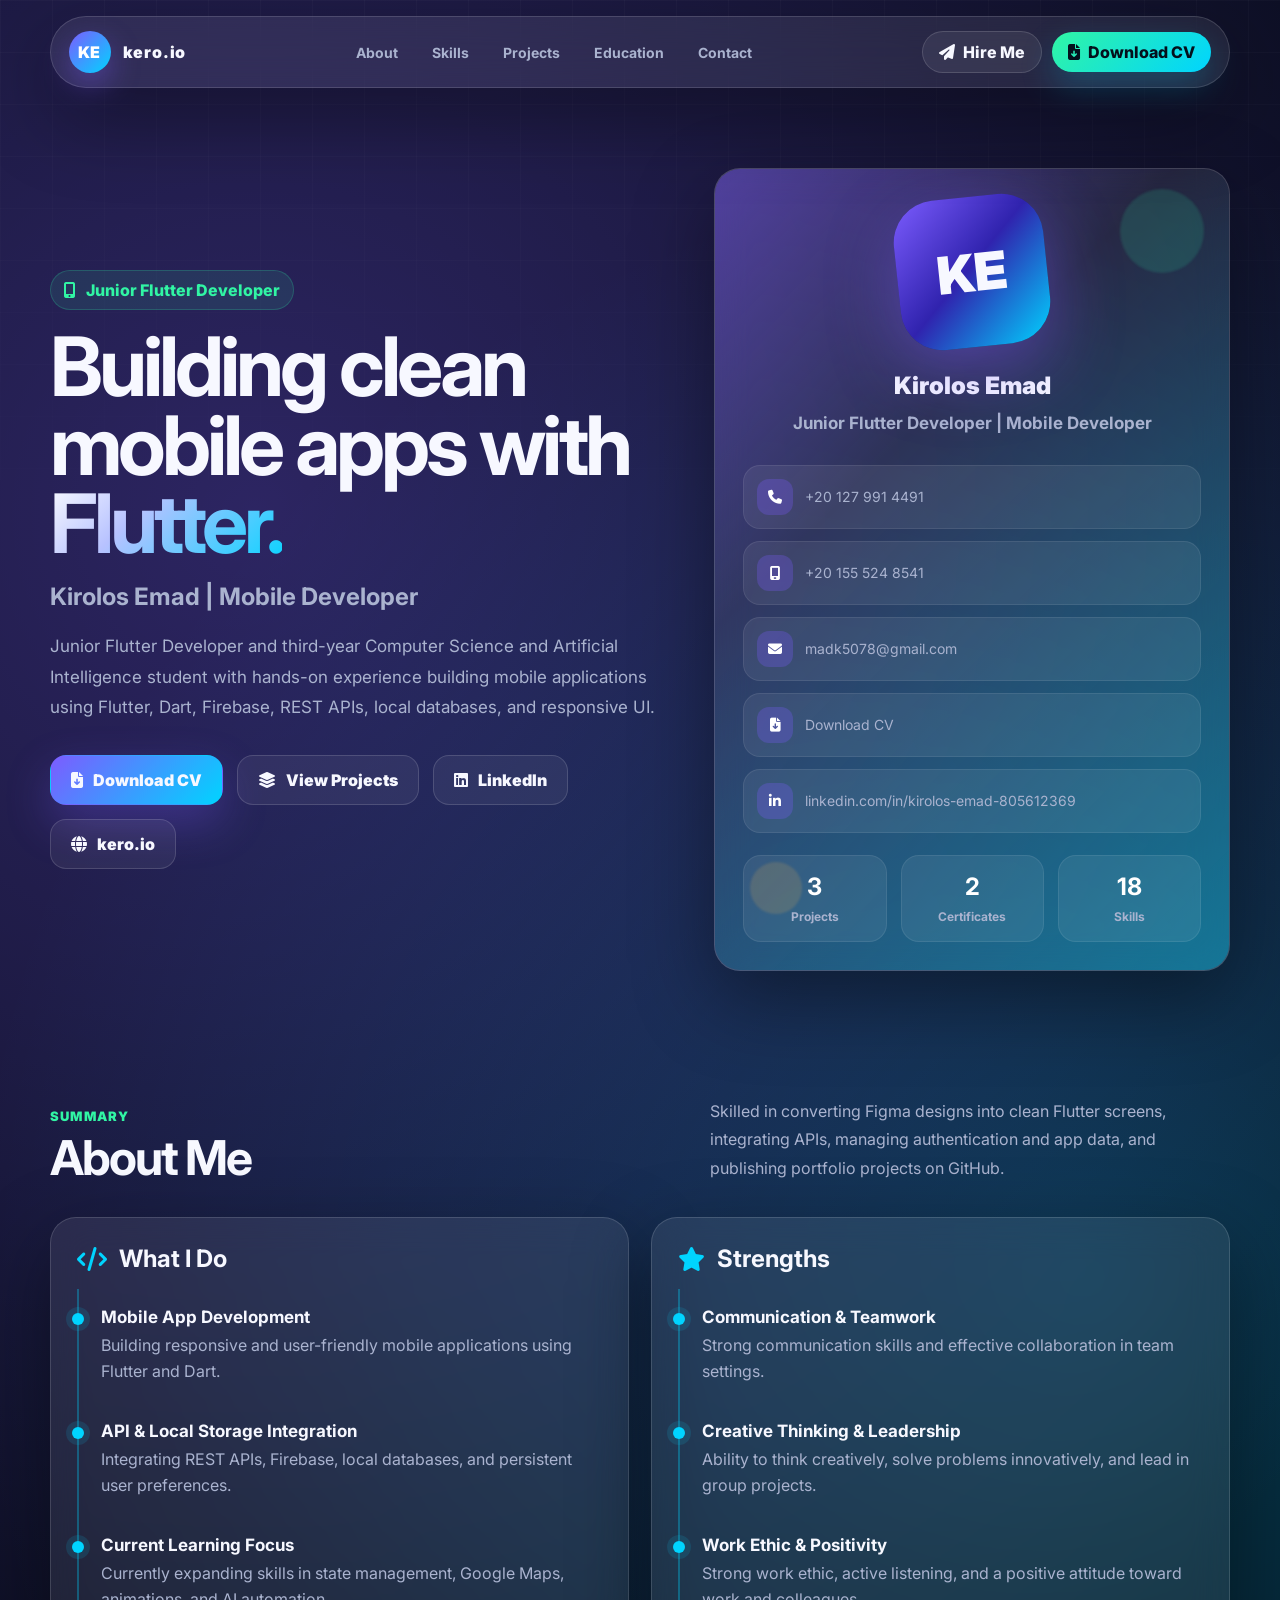
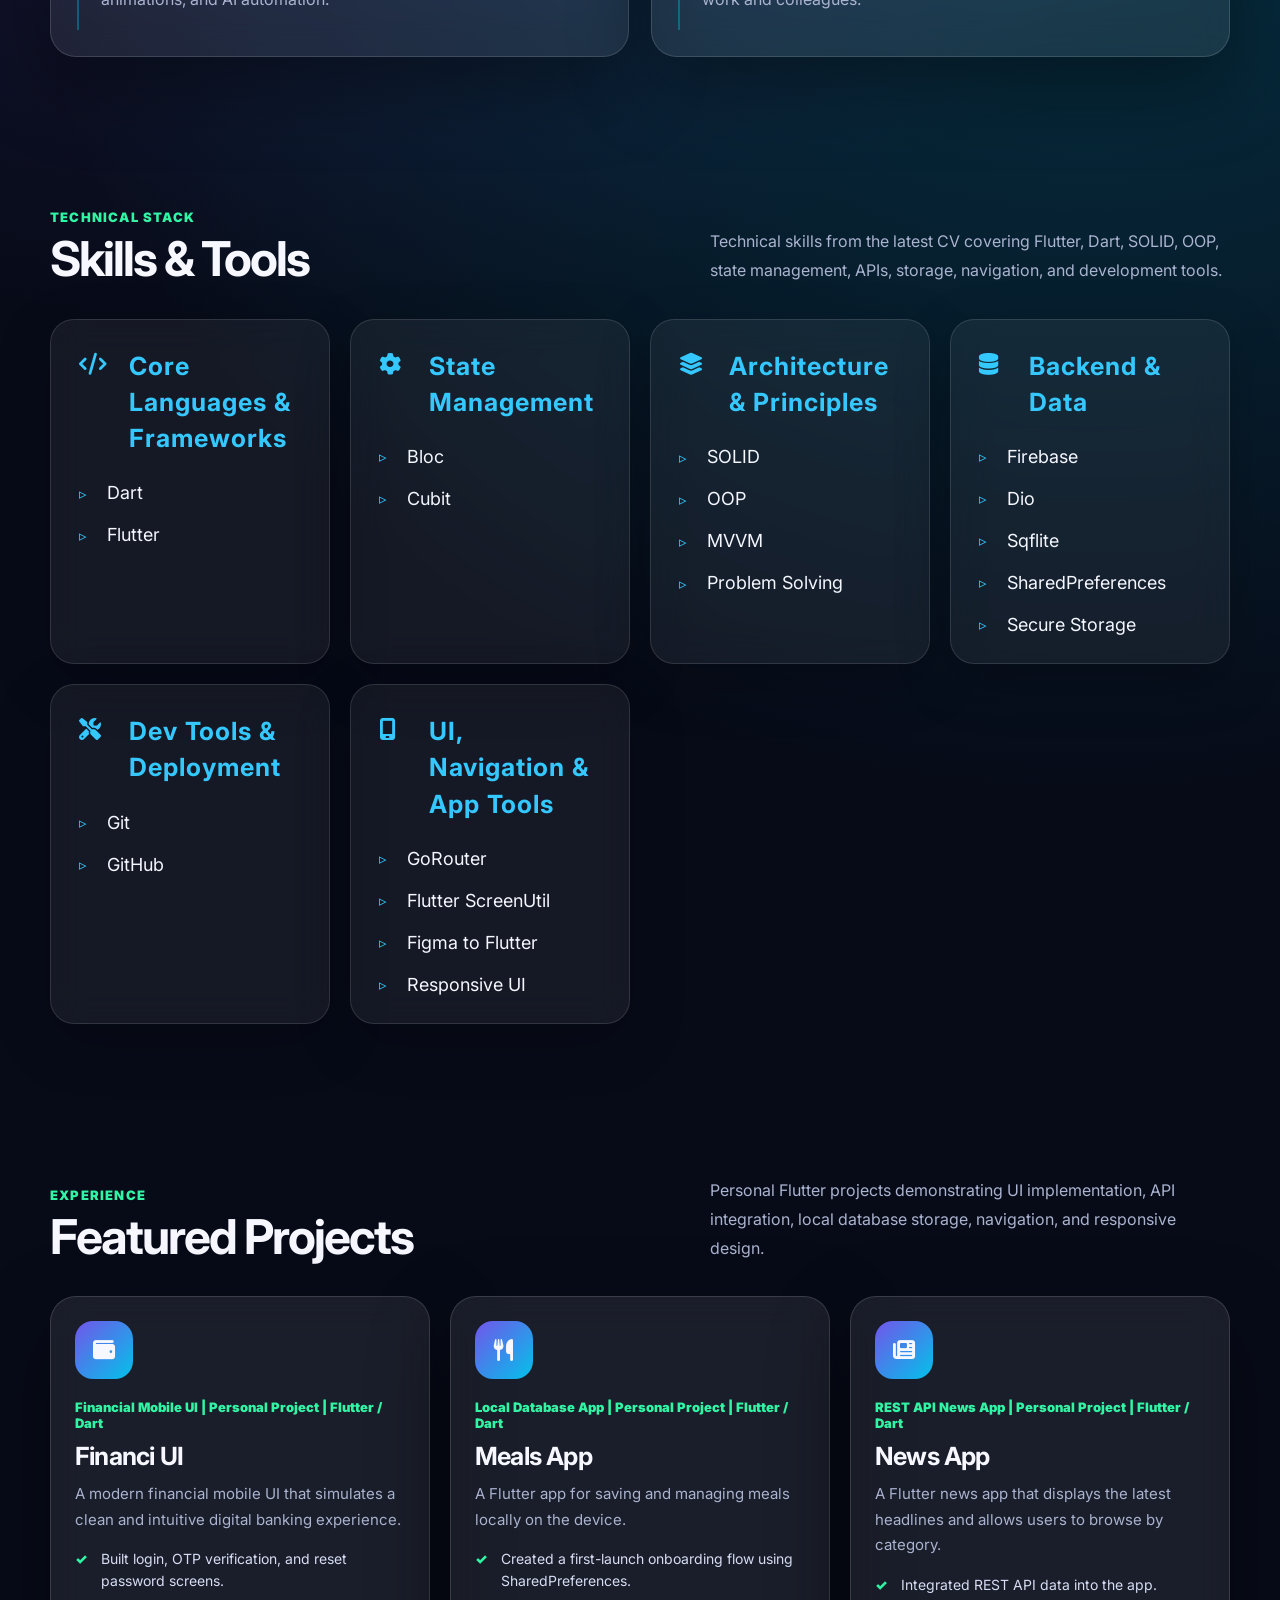
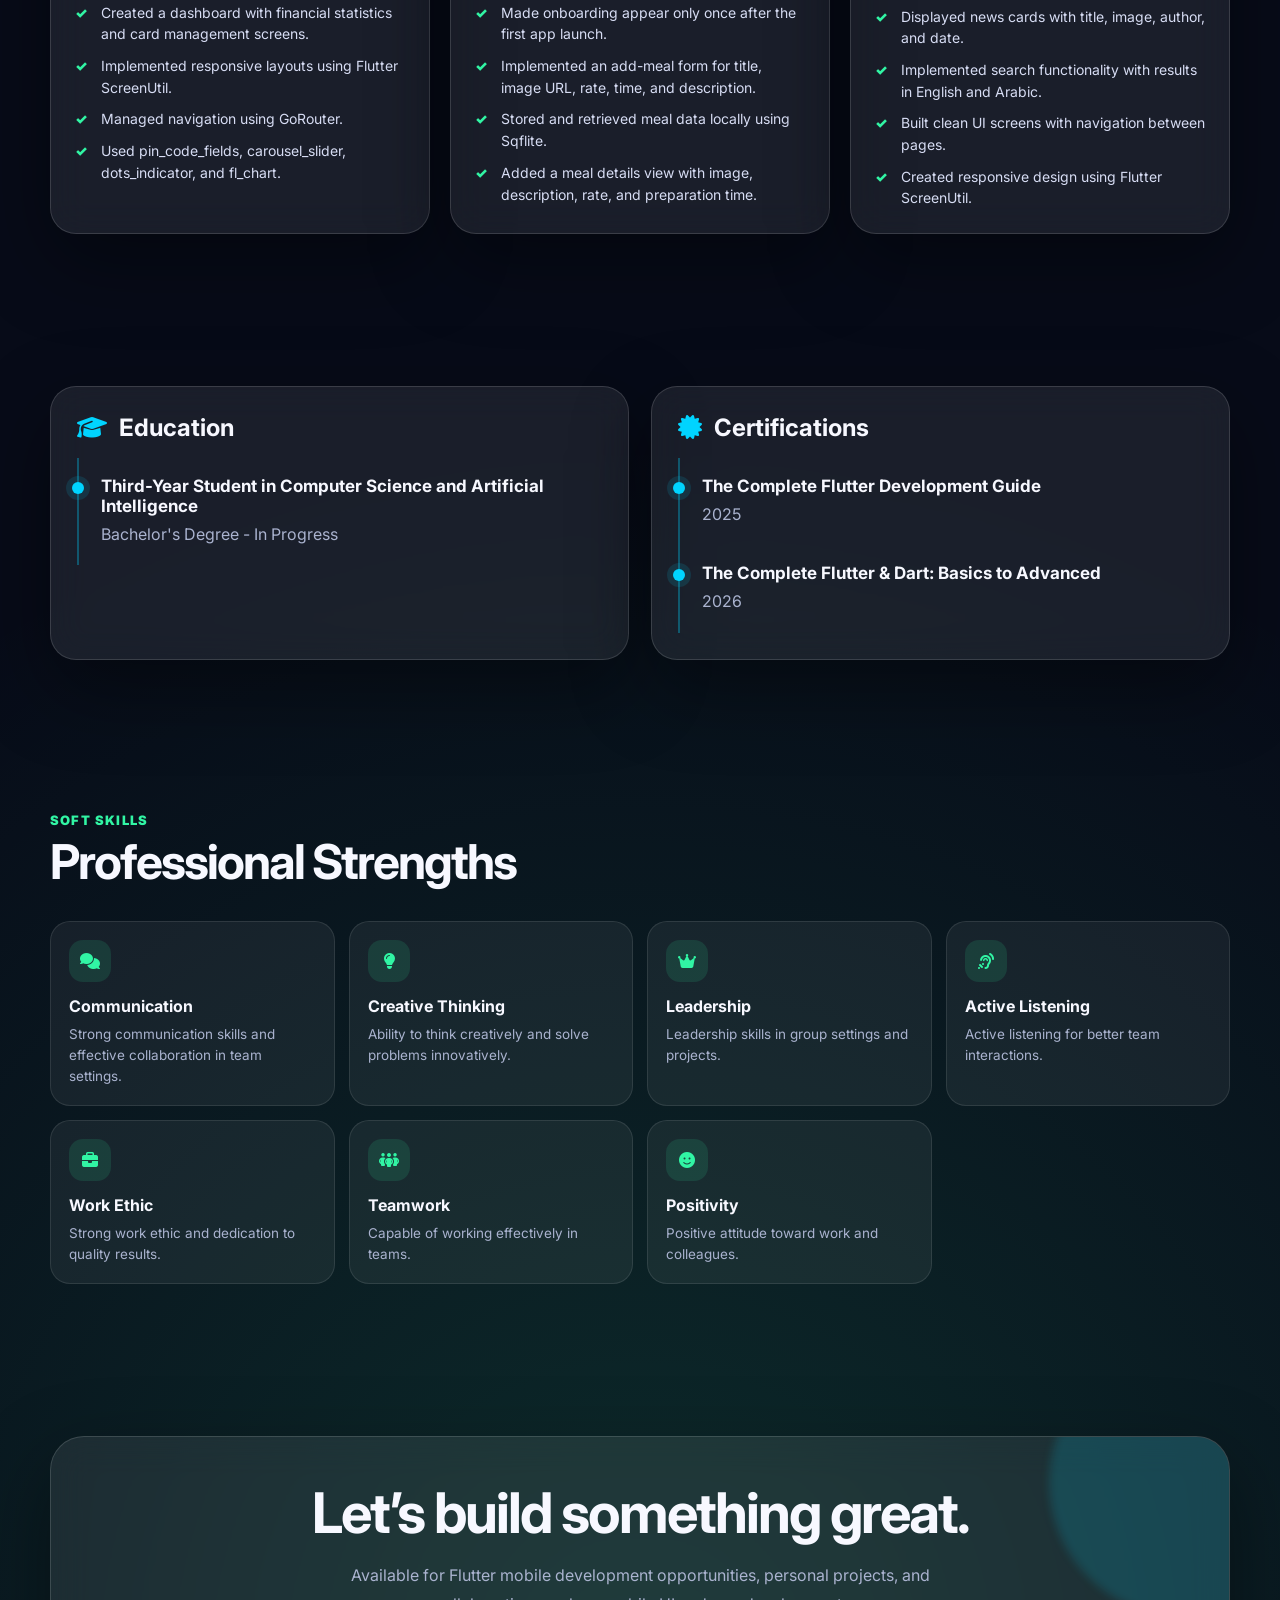
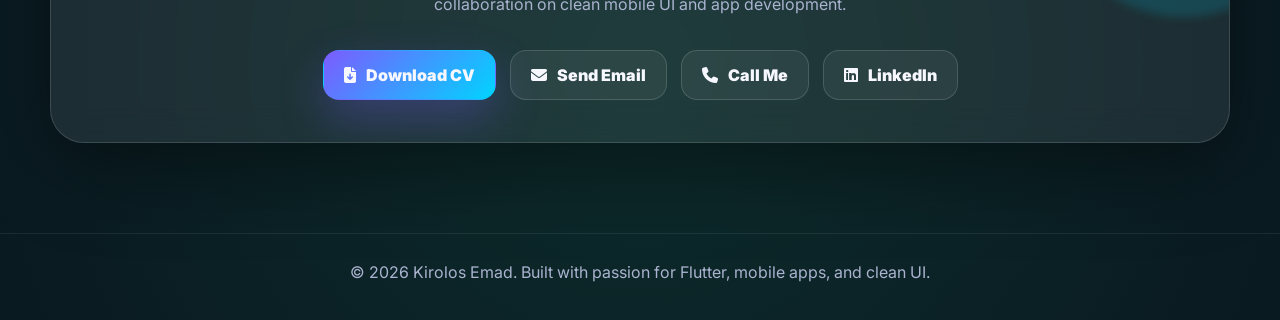
==== index.html @ aeef6dca "Add files via upload" ====
<!DOCTYPE html>
<html lang="en">
<head>
  <meta charset="UTF-8" />
  <meta name="viewport" content="width=device-width, initial-scale=1.0" />
  <meta name="description" content="Kirolos Emad - Junior Flutter Developer portfolio showcasing Flutter, Dart, Firebase, REST APIs, local database projects, and mobile UI development." />
  <meta name="keywords" content="Kirolos Emad, Flutter Developer, Mobile Developer, Dart, Firebase, REST APIs, Sqflite, Flutter Portfolio" />
  <meta name="author" content="Kirolos Emad" />
  <title>Kirolos Emad | Flutter Developer Portfolio</title>

  <link rel="preconnect" href="https://fonts.googleapis.com" />
  <link rel="preconnect" href="https://fonts.gstatic.com" crossorigin />
  <link href="https://fonts.googleapis.com/css2?family=Inter:wght@400;500;600;700;800;900&display=swap" rel="stylesheet" />
  <link rel="stylesheet" href="https://cdnjs.cloudflare.com/ajax/libs/font-awesome/6.5.2/css/all.min.css" />

  <style>
    :root {
      --bg: #070b18;
      --bg-soft: #0d1326;
      --card: rgba(255, 255, 255, 0.08);
      --card-strong: rgba(255, 255, 255, 0.13);
      --text: #f7f8ff;
      --muted: #aab3cf;
      --line: rgba(255, 255, 255, 0.14);
      --primary: #7c5cff;
      --secondary: #00d4ff;
      --accent: #31f5a4;
      --warning: #ffb84d;
      --shadow: 0 28px 80px rgba(0, 0, 0, 0.4);
      --radius: 26px;
    }

    * {
      box-sizing: border-box;
      margin: 0;
      padding: 0;
    }

    html {
      scroll-behavior: smooth;
    }

    body {
      font-family: "Inter", sans-serif;
      background:
        radial-gradient(circle at 20% 10%, rgba(124, 92, 255, 0.32), transparent 30%),
        radial-gradient(circle at 85% 25%, rgba(0, 212, 255, 0.22), transparent 28%),
        radial-gradient(circle at 50% 95%, rgba(49, 245, 164, 0.14), transparent 25%),
        var(--bg);
      color: var(--text);
      overflow-x: hidden;
    }

    body::before {
      content: "";
      position: fixed;
      inset: 0;
      pointer-events: none;
      background-image:
        linear-gradient(rgba(255,255,255,0.035) 1px, transparent 1px),
        linear-gradient(90deg, rgba(255,255,255,0.035) 1px, transparent 1px);
      background-size: 52px 52px;
      mask-image: linear-gradient(to bottom, rgba(0,0,0,0.7), transparent 70%);
      z-index: -2;
    }

    a {
      color: inherit;
      text-decoration: none;
    }

    .container {
      width: min(1180px, calc(100% - 40px));
      margin: 0 auto;
    }

    .glass {
      background: var(--card);
      border: 1px solid var(--line);
      box-shadow: var(--shadow);
      backdrop-filter: blur(18px);
    }

    .navbar {
      position: sticky;
      top: 16px;
      z-index: 50;
      margin-top: 16px;
    }

    .nav-inner {
      display: flex;
      align-items: center;
      justify-content: space-between;
      gap: 18px;
      padding: 14px 18px;
      border-radius: 999px;
    }

    .brand {
      display: flex;
      align-items: center;
      gap: 12px;
      font-weight: 900;
      letter-spacing: 0.8px;
    }

    .brand-logo {
      width: 42px;
      height: 42px;
      display: grid;
      place-items: center;
      border-radius: 50%;
      background: linear-gradient(135deg, var(--primary), var(--secondary));
      color: white;
      box-shadow: 0 12px 30px rgba(124, 92, 255, 0.4);
    }

    .nav-links {
      display: flex;
      align-items: center;
      gap: 8px;
      color: var(--muted);
      font-size: 14px;
      font-weight: 700;
    }

    .nav-links a {
      padding: 10px 13px;
      border-radius: 999px;
      transition: 0.25s ease;
    }

    .nav-links a:hover {
      color: var(--text);
      background: rgba(255,255,255,0.09);
    }

    .nav-actions {
      display: flex;
      align-items: center;
      gap: 10px;
      flex-shrink: 0;
    }

    .nav-cta {
      display: inline-flex;
      align-items: center;
      gap: 8px;
      padding: 10px 16px;
      border-radius: 999px;
      font-weight: 800;
      background: linear-gradient(135deg, var(--primary), var(--secondary));
      box-shadow: 0 14px 34px rgba(0, 212, 255, 0.22);
      transition: 0.25s ease;
      white-space: nowrap;
    }

    .nav-cta:hover {
      transform: translateY(-2px);
      box-shadow: 0 18px 42px rgba(0, 212, 255, 0.28);
    }

    .nav-cta.secondary {
      background: rgba(255,255,255,0.07);
      border: 1px solid var(--line);
      box-shadow: none;
    }

    .nav-cta.download {
      color: #04101c;
      background: linear-gradient(135deg, var(--accent), var(--secondary));
    }

    .hero {
      min-height: calc(100vh - 80px);
      display: grid;
      align-items: center;
      padding: 80px 0 50px;
    }

    .hero-grid {
      display: grid;
      grid-template-columns: 1.1fr 0.9fr;
      gap: 34px;
      align-items: center;
    }

    .eyebrow {
      display: inline-flex;
      align-items: center;
      gap: 10px;
      color: var(--accent);
      font-weight: 800;
      margin-bottom: 18px;
      padding: 9px 13px;
      border-radius: 999px;
      background: rgba(49, 245, 164, 0.1);
      border: 1px solid rgba(49, 245, 164, 0.2);
    }

    .hero h1 {
      font-size: clamp(44px, 7vw, 82px);
      line-height: 0.96;
      letter-spacing: -4px;
      margin-bottom: 18px;
    }

    .gradient-text {
      background: linear-gradient(135deg, #fff, #b7c2ff 38%, var(--secondary));
      -webkit-background-clip: text;
      background-clip: text;
      color: transparent;
    }

    .hero-title {
      color: var(--muted);
      font-size: clamp(18px, 2.5vw, 24px);
      font-weight: 700;
      margin-bottom: 20px;
    }

    .hero p {
      color: var(--muted);
      font-size: 17px;
      line-height: 1.8;
      max-width: 720px;
    }

    .actions {
      display: flex;
      flex-wrap: wrap;
      gap: 14px;
      margin-top: 32px;
    }

    .btn {
      display: inline-flex;
      align-items: center;
      justify-content: center;
      gap: 10px;
      padding: 14px 20px;
      border-radius: 16px;
      font-weight: 900;
      transition: 0.25s ease;
      border: 1px solid transparent;
    }

    .btn-primary {
      background: linear-gradient(135deg, var(--primary), var(--secondary));
      box-shadow: 0 18px 45px rgba(124, 92, 255, 0.3);
    }

    .btn-primary:hover {
      transform: translateY(-3px);
      box-shadow: 0 22px 55px rgba(0, 212, 255, 0.26);
    }

    .btn-outline {
      border-color: var(--line);
      background: rgba(255,255,255,0.06);
      color: var(--text);
    }

    .btn-outline:hover {
      transform: translateY(-3px);
      background: rgba(255,255,255,0.12);
    }

    .hero-card {
      position: relative;
      padding: 28px;
      border-radius: var(--radius);
      overflow: hidden;
      min-height: 520px;
    }

    .hero-card::before {
      content: "";
      position: absolute;
      inset: -2px;
      background: linear-gradient(135deg, rgba(124, 92, 255, 0.45), transparent 35%, rgba(0, 212, 255, 0.38));
      z-index: -1;
    }

    .profile-badge {
      width: 150px;
      height: 150px;
      display: grid;
      place-items: center;
      margin: 0 auto 24px;
      border-radius: 42px;
      background: linear-gradient(135deg, var(--primary), #3023ae 48%, var(--secondary));
      box-shadow: 0 24px 70px rgba(124, 92, 255, 0.45);
      font-size: 52px;
      font-weight: 900;
      transform: rotate(-6deg);
    }

    .profile-card-title {
      text-align: center;
      font-size: 24px;
      margin-bottom: 8px;
      font-weight: 900;
    }

    .profile-card-subtitle {
      text-align: center;
      color: var(--muted);
      font-weight: 700;
      margin-bottom: 26px;
    }

    .contact-list {
      display: grid;
      gap: 12px;
    }

    .contact-item {
      display: flex;
      align-items: center;
      gap: 12px;
      padding: 13px;
      border-radius: 17px;
      background: rgba(255,255,255,0.07);
      color: var(--muted);
      font-size: 14px;
      border: 1px solid rgba(255,255,255,0.08);
      word-break: break-word;
    }

    .contact-item i {
      width: 36px;
      height: 36px;
      display: grid;
      place-items: center;
      border-radius: 12px;
      color: white;
      background: rgba(124, 92, 255, 0.28);
    }

    .stats {
      display: grid;
      grid-template-columns: repeat(3, 1fr);
      gap: 14px;
      margin-top: 22px;
    }

    .stat {
      padding: 16px;
      border-radius: 18px;
      text-align: center;
      background: rgba(255,255,255,0.07);
      border: 1px solid rgba(255,255,255,0.08);
    }

    .stat strong {
      display: block;
      font-size: 24px;
      color: white;
      margin-bottom: 4px;
    }

    .stat span {
      color: var(--muted);
      font-size: 12px;
      font-weight: 700;
    }

    section {
      padding: 76px 0;
    }

    .section-head {
      display: flex;
      align-items: end;
      justify-content: space-between;
      gap: 20px;
      margin-bottom: 34px;
    }

    .section-kicker {
      color: var(--accent);
      font-weight: 900;
      letter-spacing: 1.2px;
      text-transform: uppercase;
      font-size: 13px;
      margin-bottom: 9px;
    }

    .section-title {
      font-size: clamp(30px, 4.2vw, 48px);
      letter-spacing: -2px;
      line-height: 1.05;
    }

    .section-desc {
      max-width: 520px;
      color: var(--muted);
      line-height: 1.8;
    }

    .skills-grid {
      display: grid;
      grid-template-columns: repeat(4, 1fr);
      gap: 20px;
    }

    .skill-card {
      min-height: 330px;
      padding: 28px;
      border-radius: 24px;
      background: rgba(255,255,255,0.06);
      border: 1px solid rgba(255,255,255,0.12);
      box-shadow: 0 18px 55px rgba(0,0,0,0.22);
      transition: 0.28s ease;
    }

    .skill-card:hover {
      transform: translateY(-8px);
      border-color: rgba(0, 212, 255, 0.45);
      background: rgba(255,255,255,0.09);
    }

    .skill-card h3 {
      display: grid;
      grid-template-columns: 36px 1fr;
      gap: 14px;
      align-items: start;
      color: #35c8ff;
      font-size: 25px;
      line-height: 1.45;
      letter-spacing: 1px;
      margin-bottom: 26px;
    }

    .skill-card h3 i {
      color: #35c8ff;
      font-size: 22px;
      padding-top: 5px;
    }

    .skill-card ul {
      display: grid;
      gap: 21px;
      list-style: none;
      color: #f4f7ff;
      font-size: 18px;
    }

    .skill-card li {
      display: grid;
      grid-template-columns: 16px 1fr;
      gap: 12px;
      align-items: center;
    }

    .skill-card li::before {
      content: "▹";
      color: #35c8ff;
      font-size: 15px;
    }

    .skill-card.wide {
      grid-column: span 1;
    }

    .projects-grid {
      display: grid;
      grid-template-columns: repeat(3, 1fr);
      gap: 20px;
    }

    .project-card {
      position: relative;
      padding: 24px;
      border-radius: var(--radius);
      overflow: hidden;
      min-height: 430px;
      transition: 0.28s ease;
    }

    .project-card:hover {
      transform: translateY(-8px);
      background: var(--card-strong);
      border-color: rgba(0, 212, 255, 0.38);
    }

    .project-icon {
      width: 58px;
      height: 58px;
      display: grid;
      place-items: center;
      border-radius: 18px;
      background: linear-gradient(135deg, rgba(124, 92, 255, 0.9), rgba(0, 212, 255, 0.9));
      font-size: 22px;
      margin-bottom: 20px;
    }

    .project-type {
      display: inline-block;
      margin-bottom: 10px;
      color: var(--accent);
      font-size: 13px;
      font-weight: 900;
    }

    .project-card h3 {
      font-size: 25px;
      margin-bottom: 10px;
      letter-spacing: -0.8px;
    }

    .project-card p {
      color: var(--muted);
      line-height: 1.7;
      margin-bottom: 16px;
      font-size: 15px;
    }

    .project-card ul {
      list-style: none;
      display: grid;
      gap: 10px;
      color: #d7ddf4;
      font-size: 14px;
      line-height: 1.55;
    }

    .project-card li {
      display: grid;
      grid-template-columns: 18px 1fr;
      gap: 8px;
    }

    .project-card li::before {
      content: "✓";
      color: var(--accent);
      font-weight: 900;
    }

    .two-col {
      display: grid;
      grid-template-columns: 1fr 1fr;
      gap: 22px;
    }

    .info-card {
      padding: 26px;
      border-radius: var(--radius);
    }

    .info-card h3 {
      font-size: 24px;
      margin-bottom: 16px;
      display: flex;
      align-items: center;
      gap: 12px;
    }

    .info-card h3 i {
      color: var(--secondary);
    }

    .timeline-item {
      padding: 18px 0 18px 22px;
      border-left: 2px solid rgba(0, 212, 255, 0.32);
      position: relative;
    }

    .timeline-item::before {
      content: "";
      width: 12px;
      height: 12px;
      position: absolute;
      left: -7px;
      top: 24px;
      border-radius: 50%;
      background: var(--secondary);
      box-shadow: 0 0 0 6px rgba(0, 212, 255, 0.12);
    }

    .timeline-item strong {
      display: block;
      font-size: 17px;
      margin-bottom: 5px;
    }

    .timeline-item span {
      color: var(--muted);
      line-height: 1.65;
    }

    .strengths-grid {
      display: grid;
      grid-template-columns: repeat(4, 1fr);
      gap: 14px;
    }

    .strength {
      padding: 18px;
      border-radius: 20px;
      background: rgba(255,255,255,0.06);
      border: 1px solid rgba(255,255,255,0.1);
      min-height: 155px;
    }

    .strength i {
      width: 42px;
      height: 42px;
      display: grid;
      place-items: center;
      border-radius: 14px;
      background: rgba(49, 245, 164, 0.12);
      color: var(--accent);
      margin-bottom: 14px;
    }

    .strength h4 {
      font-size: 16px;
      margin-bottom: 8px;
    }

    .strength p {
      color: var(--muted);
      line-height: 1.55;
      font-size: 13.5px;
    }

    .contact-section {
      padding-bottom: 90px;
    }

    .contact-box {
      position: relative;
      overflow: hidden;
      padding: 42px;
      border-radius: 34px;
      text-align: center;
    }

    .contact-box::after {
      content: "";
      position: absolute;
      width: 270px;
      height: 270px;
      border-radius: 50%;
      background: rgba(0, 212, 255, 0.15);
      right: -90px;
      top: -90px;
      filter: blur(4px);
    }

    .contact-box h2 {
      font-size: clamp(30px, 5vw, 56px);
      letter-spacing: -2px;
      margin-bottom: 14px;
      position: relative;
      z-index: 1;
    }

    .contact-box p {
      color: var(--muted);
      max-width: 650px;
      margin: 0 auto 28px;
      line-height: 1.8;
      position: relative;
      z-index: 1;
    }

    .footer {
      padding: 28px 0 38px;
      color: var(--muted);
      text-align: center;
      border-top: 1px solid rgba(255,255,255,0.08);
    }

    .reveal {
      opacity: 0;
      transform: translateY(26px);
      transition: 0.7s ease;
    }

    .reveal.active {
      opacity: 1;
      transform: translateY(0);
    }

    .floating-shape {
      position: absolute;
      border-radius: 50%;
      filter: blur(1px);
      opacity: 0.8;
      animation: float 7s ease-in-out infinite;
    }

    .shape-one {
      width: 84px;
      height: 84px;
      background: rgba(49, 245, 164, 0.18);
      top: 20px;
      right: 25px;
    }

    .shape-two {
      width: 52px;
      height: 52px;
      background: rgba(255, 184, 77, 0.2);
      bottom: 56px;
      left: 35px;
      animation-delay: 1.5s;
    }

    @keyframes float {
      0%, 100% { transform: translateY(0); }
      50% { transform: translateY(-18px); }
    }

    @media (max-width: 980px) {
      .hero-grid,
      .two-col {
        grid-template-columns: 1fr;
      }

      .projects-grid,
      .skills-grid {
        grid-template-columns: 1fr;
      }

      .strengths-grid {
        grid-template-columns: repeat(2, 1fr);
      }

      .nav-links {
        display: none;
      }
    }

    @media (max-width: 720px) {
      .nav-inner {
        gap: 10px;
      }

      .nav-actions {
        gap: 8px;
      }

      .nav-cta {
        padding: 10px 12px;
        font-size: 13px;
      }

      .nav-cta.secondary {
        display: none;
      }
    }

    @media (max-width: 560px) {
      .container {
        width: min(100% - 26px, 1180px);
      }

      .hero {
        padding-top: 46px;
      }

      .hero h1 {
        letter-spacing: -2.4px;
      }

      .hero-card {
        min-height: auto;
        padding: 20px;
      }

      .stats,
      .strengths-grid,
      .skills-grid {
        grid-template-columns: 1fr;
      }

      .skill-card {
        min-height: auto;
      }

      .section-head {
        align-items: start;
        flex-direction: column;
      }

      .contact-box {
        padding: 28px 18px;
      }
    }
  </style>
</head>
<body>
  <header class="navbar container">
    <nav class="nav-inner glass">
      <a href="#home" class="brand" aria-label="Kirolos Emad Home">
        <span class="brand-logo">KE</span>
        <span>kero.io</span>
      </a>
      <div class="nav-links">
        <a href="#about">About</a>
        <a href="#skills">Skills</a>
        <a href="#projects">Projects</a>
        <a href="#education">Education</a>
        <a href="#contact">Contact</a>
      </div>
      <div class="nav-actions">
        <a class="nav-cta secondary" href="mailto:madk5078@gmail.com">
          <i class="fa-solid fa-paper-plane"></i>
          Hire Me
        </a>
        <a class="nav-cta download" href="Kirolos_Emad_CV.pdf" download aria-label="Download Kirolos Emad CV">
          <i class="fa-solid fa-file-arrow-down"></i>
          Download CV
        </a>
      </div>
    </nav>
  </header>

  <main>
    <section id="home" class="hero">
      <div class="container hero-grid">
        <div class="hero-content reveal">
          <span class="eyebrow"><i class="fa-solid fa-mobile-screen-button"></i> Junior Flutter Developer</span>
          <h1>Building clean mobile apps with <span class="gradient-text">Flutter.</span></h1>
          <div class="hero-title">Kirolos Emad | Mobile Developer</div>
          <p>
            Junior Flutter Developer and third-year Computer Science and Artificial Intelligence student with hands-on experience building mobile applications using Flutter, Dart, Firebase, REST APIs, local databases, and responsive UI.
          </p>
          <div class="actions">
            <a class="btn btn-primary" href="Kirolos_Emad_CV.pdf" download aria-label="Download Kirolos Emad CV"><i class="fa-solid fa-file-arrow-down"></i> Download CV</a>
            <a class="btn btn-outline" href="#projects"><i class="fa-solid fa-layer-group"></i> View Projects</a>
            <a class="btn btn-outline" href="https://www.linkedin.com/in/kirolos-emad-805612369" target="_blank" rel="noopener"><i class="fa-brands fa-linkedin"></i> LinkedIn</a>
            <a class="btn btn-outline" href="https://kero12-eg.github.io/KERO_EMAD/" target="_blank" rel="noopener"><i class="fa-solid fa-globe"></i> kero.io</a>
          </div>
        </div>

        <aside class="hero-card glass reveal">
          <span class="floating-shape shape-one"></span>
          <span class="floating-shape shape-two"></span>
          <div class="profile-badge">KE</div>
          <h2 class="profile-card-title">Kirolos Emad</h2>
          <p class="profile-card-subtitle">Junior Flutter Developer | Mobile Developer</p>

          <div class="contact-list">
            <a class="contact-item" href="tel:+201279914491"><i class="fa-solid fa-phone"></i> +20 127 991 4491</a>
            <a class="contact-item" href="tel:+201555248541"><i class="fa-solid fa-mobile-screen"></i> +20 155 524 8541</a>
            <a class="contact-item" href="mailto:madk5078@gmail.com"><i class="fa-solid fa-envelope"></i> madk5078@gmail.com</a>
            <a class="contact-item" href="Kirolos_Emad_CV.pdf" download aria-label="Download Kirolos Emad CV"><i class="fa-solid fa-file-arrow-down"></i> Download CV</a>
            <a class="contact-item" href="https://www.linkedin.com/in/kirolos-emad-805612369" target="_blank" rel="noopener"><i class="fa-brands fa-linkedin-in"></i> linkedin.com/in/kirolos-emad-805612369</a>
          </div>

          <div class="stats">
            <div class="stat"><strong>3</strong><span>Projects</span></div>
            <div class="stat"><strong>2</strong><span>Certificates</span></div>
            <div class="stat"><strong>18</strong><span>Skills</span></div>
          </div>
        </aside>
      </div>
    </section>

    <section id="about">
      <div class="container">
        <div class="section-head reveal">
          <div>
            <div class="section-kicker">Summary</div>
            <h2 class="section-title">About Me</h2>
          </div>
          <p class="section-desc">
            Skilled in converting Figma designs into clean Flutter screens, integrating APIs, managing authentication and app data, and publishing portfolio projects on GitHub.
          </p>
        </div>

        <div class="two-col">
          <div class="info-card glass reveal">
            <h3><i class="fa-solid fa-code"></i> What I Do</h3>
            <div class="timeline-item">
              <strong>Mobile App Development</strong>
              <span>Building responsive and user-friendly mobile applications using Flutter and Dart.</span>
            </div>
            <div class="timeline-item">
              <strong>API & Local Storage Integration</strong>
              <span>Integrating REST APIs, Firebase, local databases, and persistent user preferences.</span>
            </div>
            <div class="timeline-item">
              <strong>Current Learning Focus</strong>
              <span>Currently expanding skills in state management, Google Maps, animations, and AI automation.</span>
            </div>
          </div>

          <div class="info-card glass reveal">
            <h3><i class="fa-solid fa-star"></i> Strengths</h3>
            <div class="timeline-item">
              <strong>Communication & Teamwork</strong>
              <span>Strong communication skills and effective collaboration in team settings.</span>
            </div>
            <div class="timeline-item">
              <strong>Creative Thinking & Leadership</strong>
              <span>Ability to think creatively, solve problems innovatively, and lead in group projects.</span>
            </div>
            <div class="timeline-item">
              <strong>Work Ethic & Positivity</strong>
              <span>Strong work ethic, active listening, and a positive attitude toward work and colleagues.</span>
            </div>
          </div>
        </div>
      </div>
    </section>

    <section id="skills">
      <div class="container">
        <div class="section-head reveal">
          <div>
            <div class="section-kicker">Technical Stack</div>
            <h2 class="section-title">Skills & Tools</h2>
          </div>
          <p class="section-desc">Technical skills from the latest CV covering Flutter, Dart, SOLID, OOP, state management, APIs, storage, navigation, and development tools.</p>
        </div>

        <div class="skills-grid reveal">
          <div class="skill-card glass">
            <h3><i class="fa-solid fa-code"></i> Core Languages & Frameworks</h3>
            <ul>
              <li>Dart</li>
              <li>Flutter</li>
            </ul>
          </div>

          <div class="skill-card glass">
            <h3><i class="fa-solid fa-gear"></i> State Management</h3>
            <ul>
              <li>Bloc</li>
              <li>Cubit</li>
            </ul>
          </div>

          <div class="skill-card glass">
            <h3><i class="fa-solid fa-layer-group"></i> Architecture & Principles</h3>
            <ul>
              <li>SOLID</li>
              <li>OOP</li>
              <li>MVVM</li>
              <li>Problem Solving</li>
            </ul>
          </div>

          <div class="skill-card glass">
            <h3><i class="fa-solid fa-database"></i> Backend & Data</h3>
            <ul>
              <li>Firebase</li>
              <li>Dio</li>
              <li>Sqflite</li>
              <li>SharedPreferences</li>
              <li>Secure Storage</li>
            </ul>
          </div>

          <div class="skill-card glass">
            <h3><i class="fa-solid fa-screwdriver-wrench"></i> Dev Tools & Deployment</h3>
            <ul>
              <li>Git</li>
              <li>GitHub</li>
            </ul>
          </div>

          <div class="skill-card glass">
            <h3><i class="fa-solid fa-mobile-screen"></i> UI, Navigation & App Tools</h3>
            <ul>
              <li>GoRouter</li>
              <li>Flutter ScreenUtil</li>
              <li>Figma to Flutter</li>
              <li>Responsive UI</li>
            </ul>
          </div>
        </div>
      </div>
    </section>

    <section id="projects">
      <div class="container">
        <div class="section-head reveal">
          <div>
            <div class="section-kicker">Experience</div>
            <h2 class="section-title">Featured Projects</h2>
          </div>
          <p class="section-desc">Personal Flutter projects demonstrating UI implementation, API integration, local database storage, navigation, and responsive design.</p>
        </div>

        <div class="projects-grid">
          <article class="project-card glass reveal">
            <div class="project-icon"><i class="fa-solid fa-wallet"></i></div>
            <span class="project-type">Financial Mobile UI | Personal Project | Flutter / Dart</span>
            <h3>Financi UI</h3>
            <p>A modern financial mobile UI that simulates a clean and intuitive digital banking experience.</p>
            <ul>
              <li>Built login, OTP verification, and reset password screens.</li>
              <li>Created a dashboard with financial statistics and card management screens.</li>
              <li>Implemented responsive layouts using Flutter ScreenUtil.</li>
              <li>Managed navigation using GoRouter.</li>
              <li>Used pin_code_fields, carousel_slider, dots_indicator, and fl_chart.</li>
            </ul>
          </article>

          <article class="project-card glass reveal">
            <div class="project-icon"><i class="fa-solid fa-utensils"></i></div>
            <span class="project-type">Local Database App | Personal Project | Flutter / Dart</span>
            <h3>Meals App</h3>
            <p>A Flutter app for saving and managing meals locally on the device.</p>
            <ul>
              <li>Created a first-launch onboarding flow using SharedPreferences.</li>
              <li>Made onboarding appear only once after the first app launch.</li>
              <li>Implemented an add-meal form for title, image URL, rate, time, and description.</li>
              <li>Stored and retrieved meal data locally using Sqflite.</li>
              <li>Added a meal details view with image, description, rate, and preparation time.</li>
            </ul>
          </article>

          <article class="project-card glass reveal">
            <div class="project-icon"><i class="fa-solid fa-newspaper"></i></div>
            <span class="project-type">REST API News App | Personal Project | Flutter / Dart</span>
            <h3>News App</h3>
            <p>A Flutter news app that displays the latest headlines and allows users to browse by category.</p>
            <ul>
              <li>Integrated REST API data into the app.</li>
              <li>Displayed news cards with title, image, author, and date.</li>
              <li>Implemented search functionality with results in English and Arabic.</li>
              <li>Built clean UI screens with navigation between pages.</li>
              <li>Created responsive design using Flutter ScreenUtil.</li>
            </ul>
          </article>
        </div>
      </div>
    </section>

    <section id="education">
      <div class="container">
        <div class="two-col">
          <div class="info-card glass reveal">
            <h3><i class="fa-solid fa-graduation-cap"></i> Education</h3>
            <div class="timeline-item">
              <strong>Third-Year Student in Computer Science and Artificial Intelligence</strong>
              <span>Bachelor's Degree - In Progress</span>
            </div>
          </div>

          <div class="info-card glass reveal">
            <h3><i class="fa-solid fa-certificate"></i> Certifications</h3>
            <div class="timeline-item">
              <strong>The Complete Flutter Development Guide</strong>
              <span>2025</span>
            </div>
            <div class="timeline-item">
              <strong>The Complete Flutter & Dart: Basics to Advanced</strong>
              <span>2026</span>
            </div>
          </div>
        </div>
      </div>
    </section>

    <section class="strengths-section">
      <div class="container">
        <div class="section-head reveal">
          <div>
            <div class="section-kicker">Soft Skills</div>
            <h2 class="section-title">Professional Strengths</h2>
          </div>
        </div>

        <div class="strengths-grid reveal">
          <div class="strength"><i class="fa-solid fa-comments"></i><h4>Communication</h4><p>Strong communication skills and effective collaboration in team settings.</p></div>
          <div class="strength"><i class="fa-solid fa-lightbulb"></i><h4>Creative Thinking</h4><p>Ability to think creatively and solve problems innovatively.</p></div>
          <div class="strength"><i class="fa-solid fa-crown"></i><h4>Leadership</h4><p>Leadership skills in group settings and projects.</p></div>
          <div class="strength"><i class="fa-solid fa-ear-listen"></i><h4>Active Listening</h4><p>Active listening for better team interactions.</p></div>
          <div class="strength"><i class="fa-solid fa-briefcase"></i><h4>Work Ethic</h4><p>Strong work ethic and dedication to quality results.</p></div>
          <div class="strength"><i class="fa-solid fa-people-group"></i><h4>Teamwork</h4><p>Capable of working effectively in teams.</p></div>
          <div class="strength"><i class="fa-solid fa-face-smile"></i><h4>Positivity</h4><p>Positive attitude toward work and colleagues.</p></div>
        </div>
      </div>
    </section>

    <section id="contact" class="contact-section">
      <div class="container">
        <div class="contact-box glass reveal">
          <h2>Let’s build something great.</h2>
          <p>Available for Flutter mobile development opportunities, personal projects, and collaboration on clean mobile UI and app development.</p>
          <div class="actions" style="justify-content:center; position:relative; z-index:1;">
            <a class="btn btn-primary" href="Kirolos_Emad_CV.pdf" download aria-label="Download Kirolos Emad CV"><i class="fa-solid fa-file-arrow-down"></i> Download CV</a>
            <a class="btn btn-outline" href="mailto:madk5078@gmail.com"><i class="fa-solid fa-envelope"></i> Send Email</a>
            <a class="btn btn-outline" href="tel:+201279914491"><i class="fa-solid fa-phone"></i> Call Me</a>
            <a class="btn btn-outline" href="https://www.linkedin.com/in/kirolos-emad-805612369" target="_blank" rel="noopener"><i class="fa-brands fa-linkedin"></i> LinkedIn</a>
          </div>
        </div>
      </div>
    </section>
  </main>

  <footer class="footer">
    <div class="container">
      © 2026 Kirolos Emad. Built with passion for Flutter, mobile apps, and clean UI.
    </div>
  </footer>

  <script>
    const revealElements = document.querySelectorAll('.reveal');

    const revealOnScroll = () => {
      const windowHeight = window.innerHeight;
      revealElements.forEach((element) => {
        const elementTop = element.getBoundingClientRect().top;
        if (elementTop < windowHeight - 90) {
          element.classList.add('active');
        }
      });
    };

    window.addEventListener('scroll', revealOnScroll);
    window.addEventListener('load', revealOnScroll);
  </script>
</body>
</html>
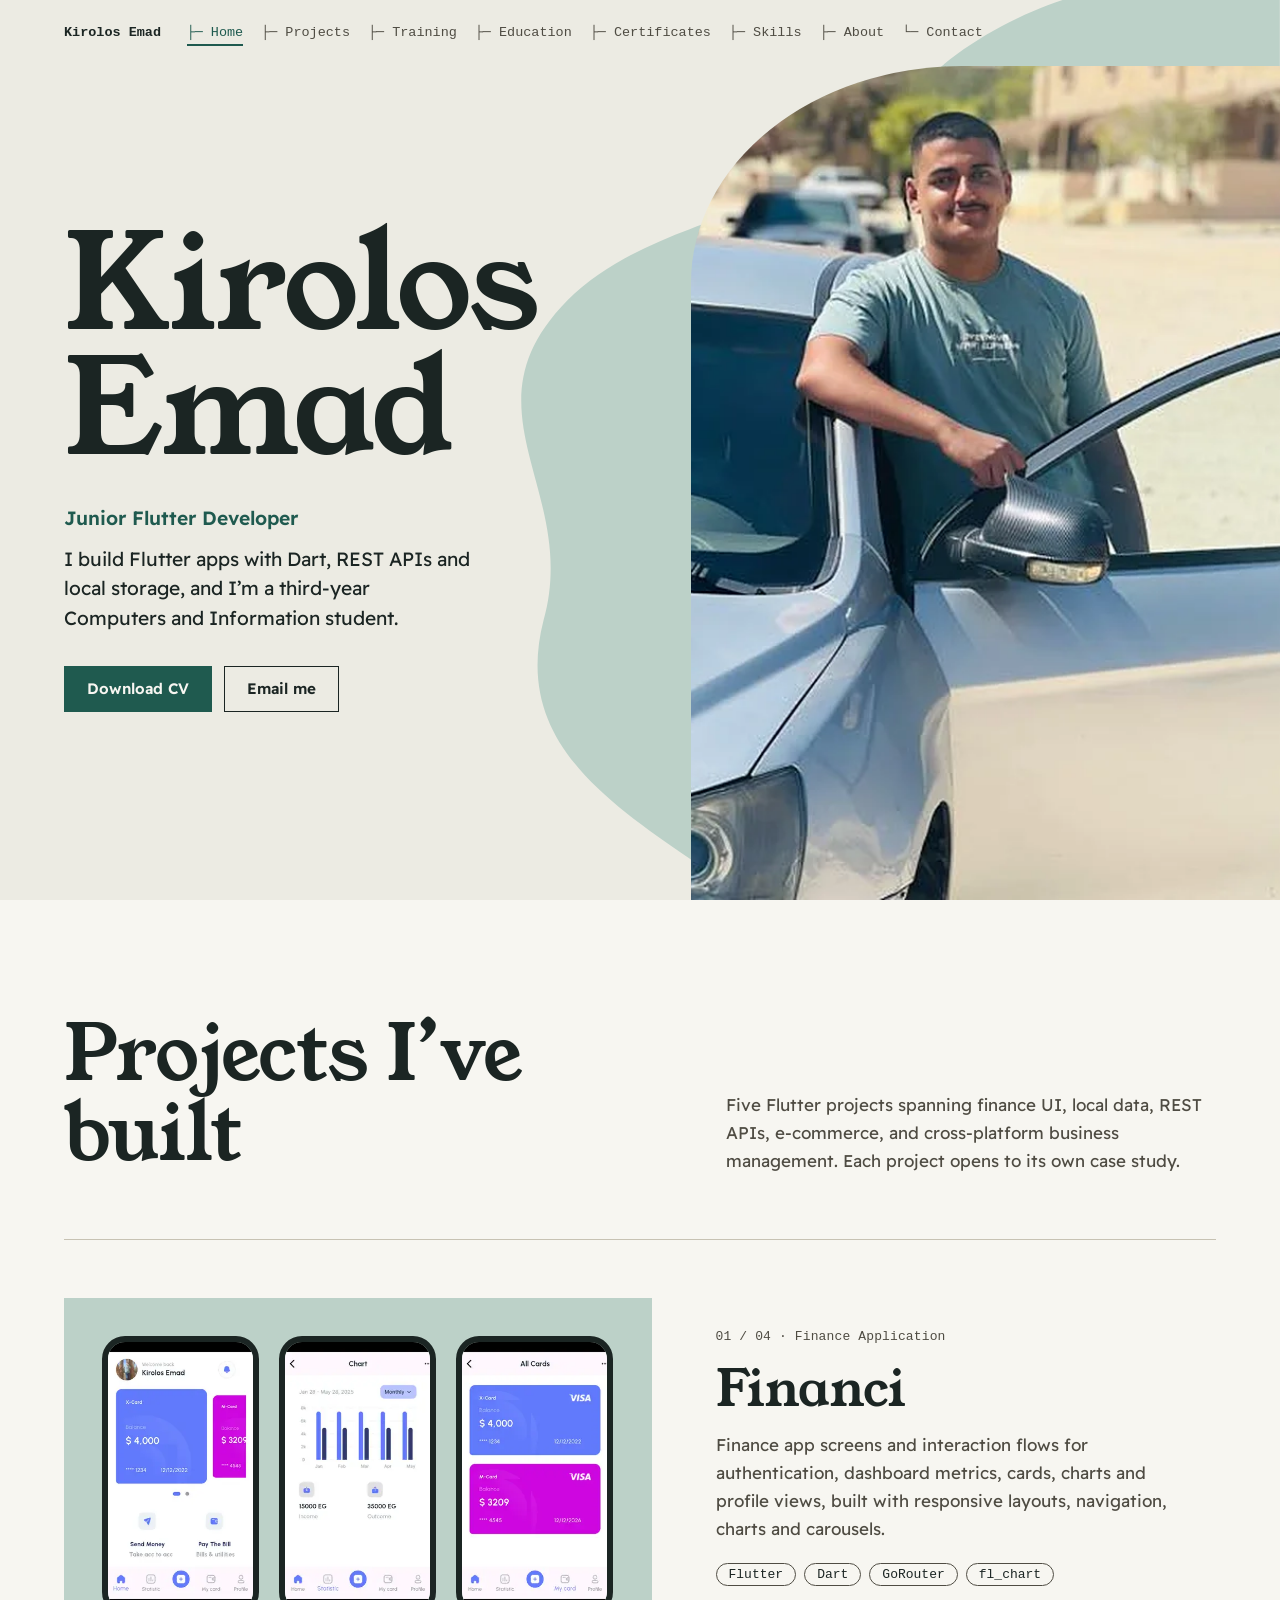
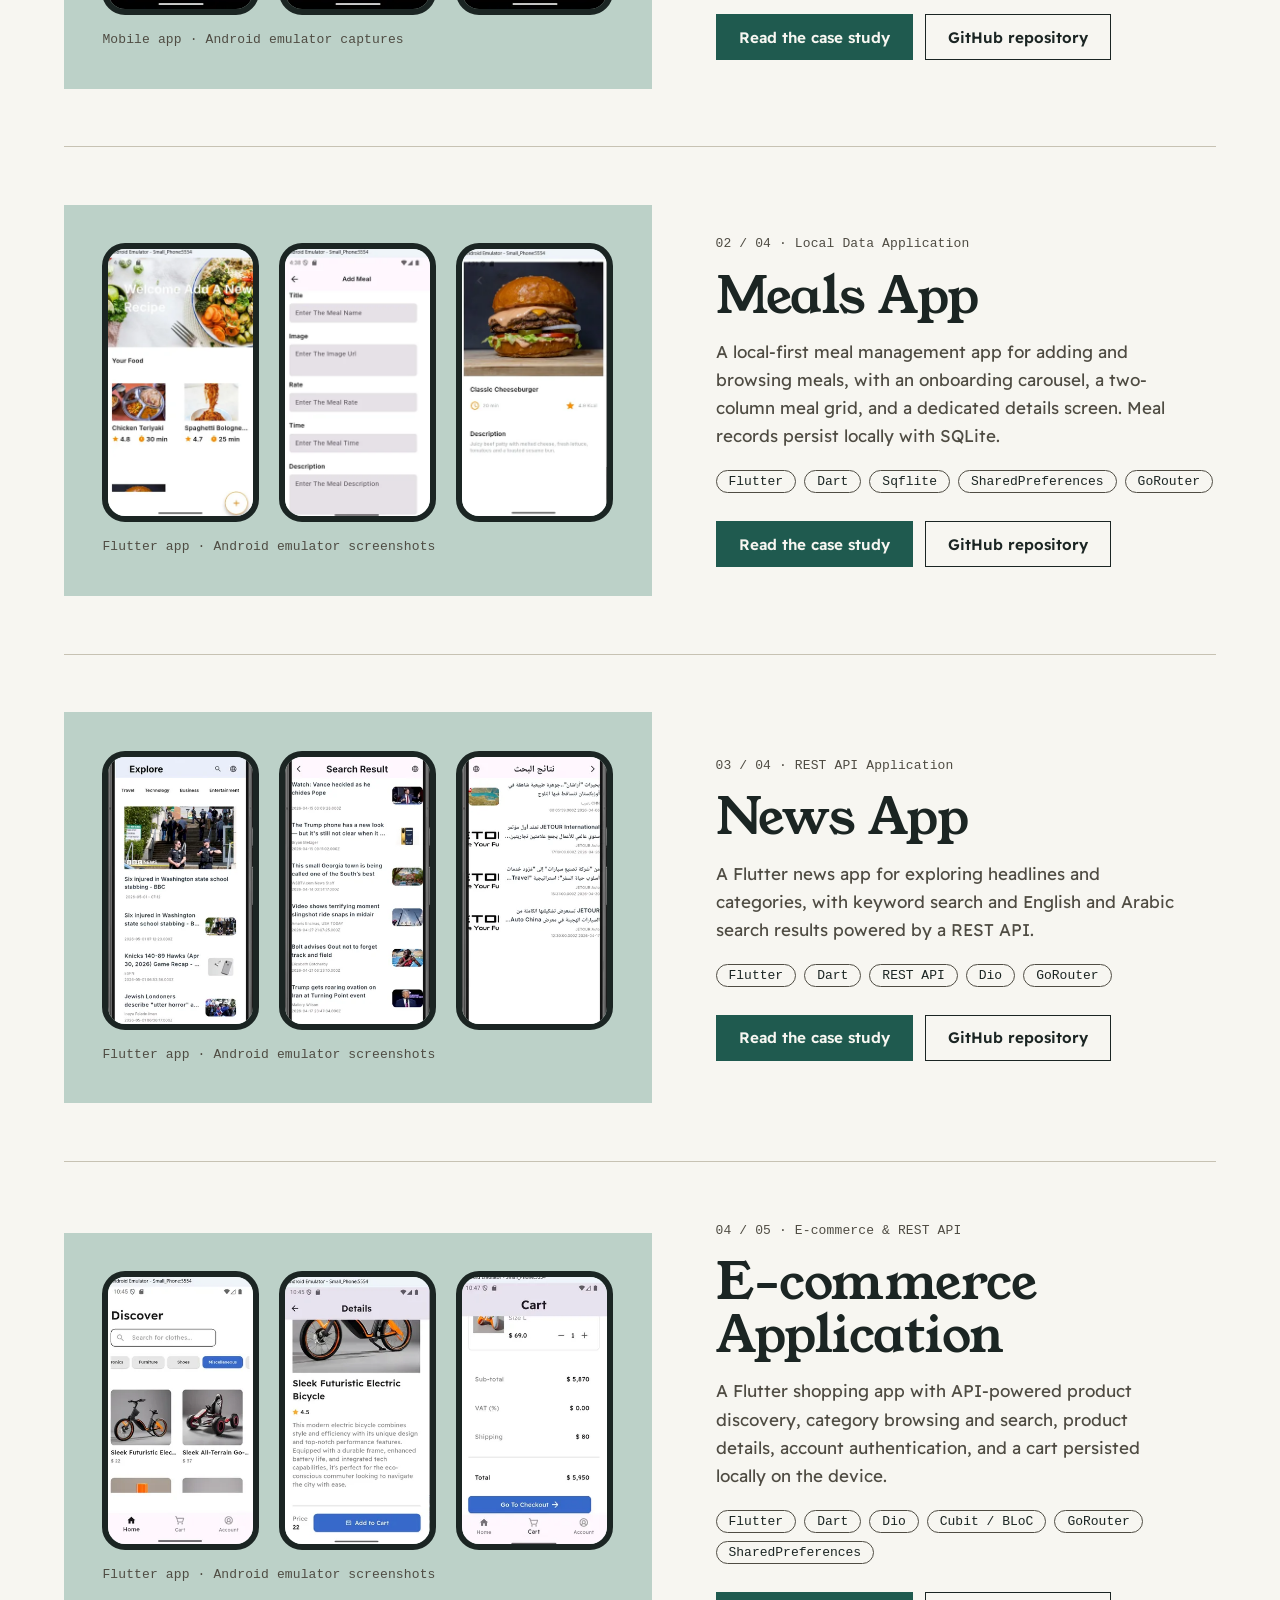
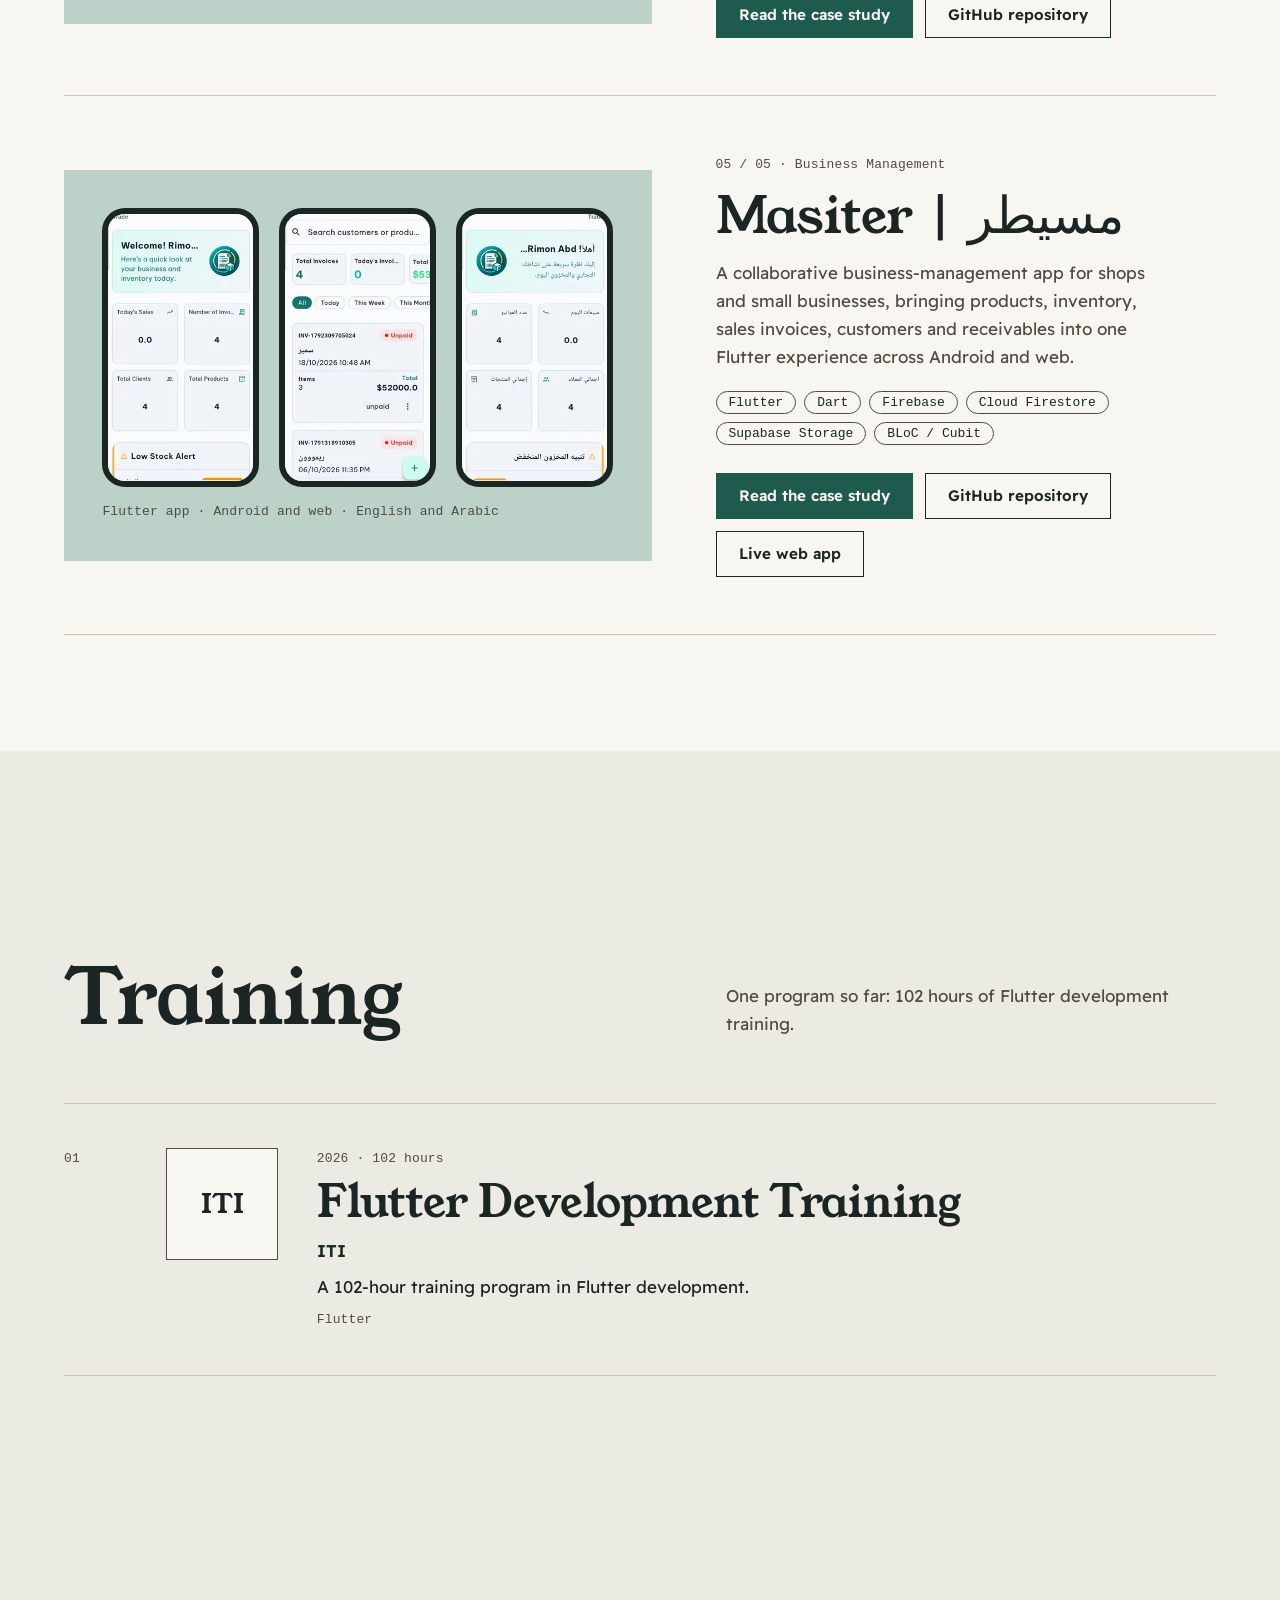
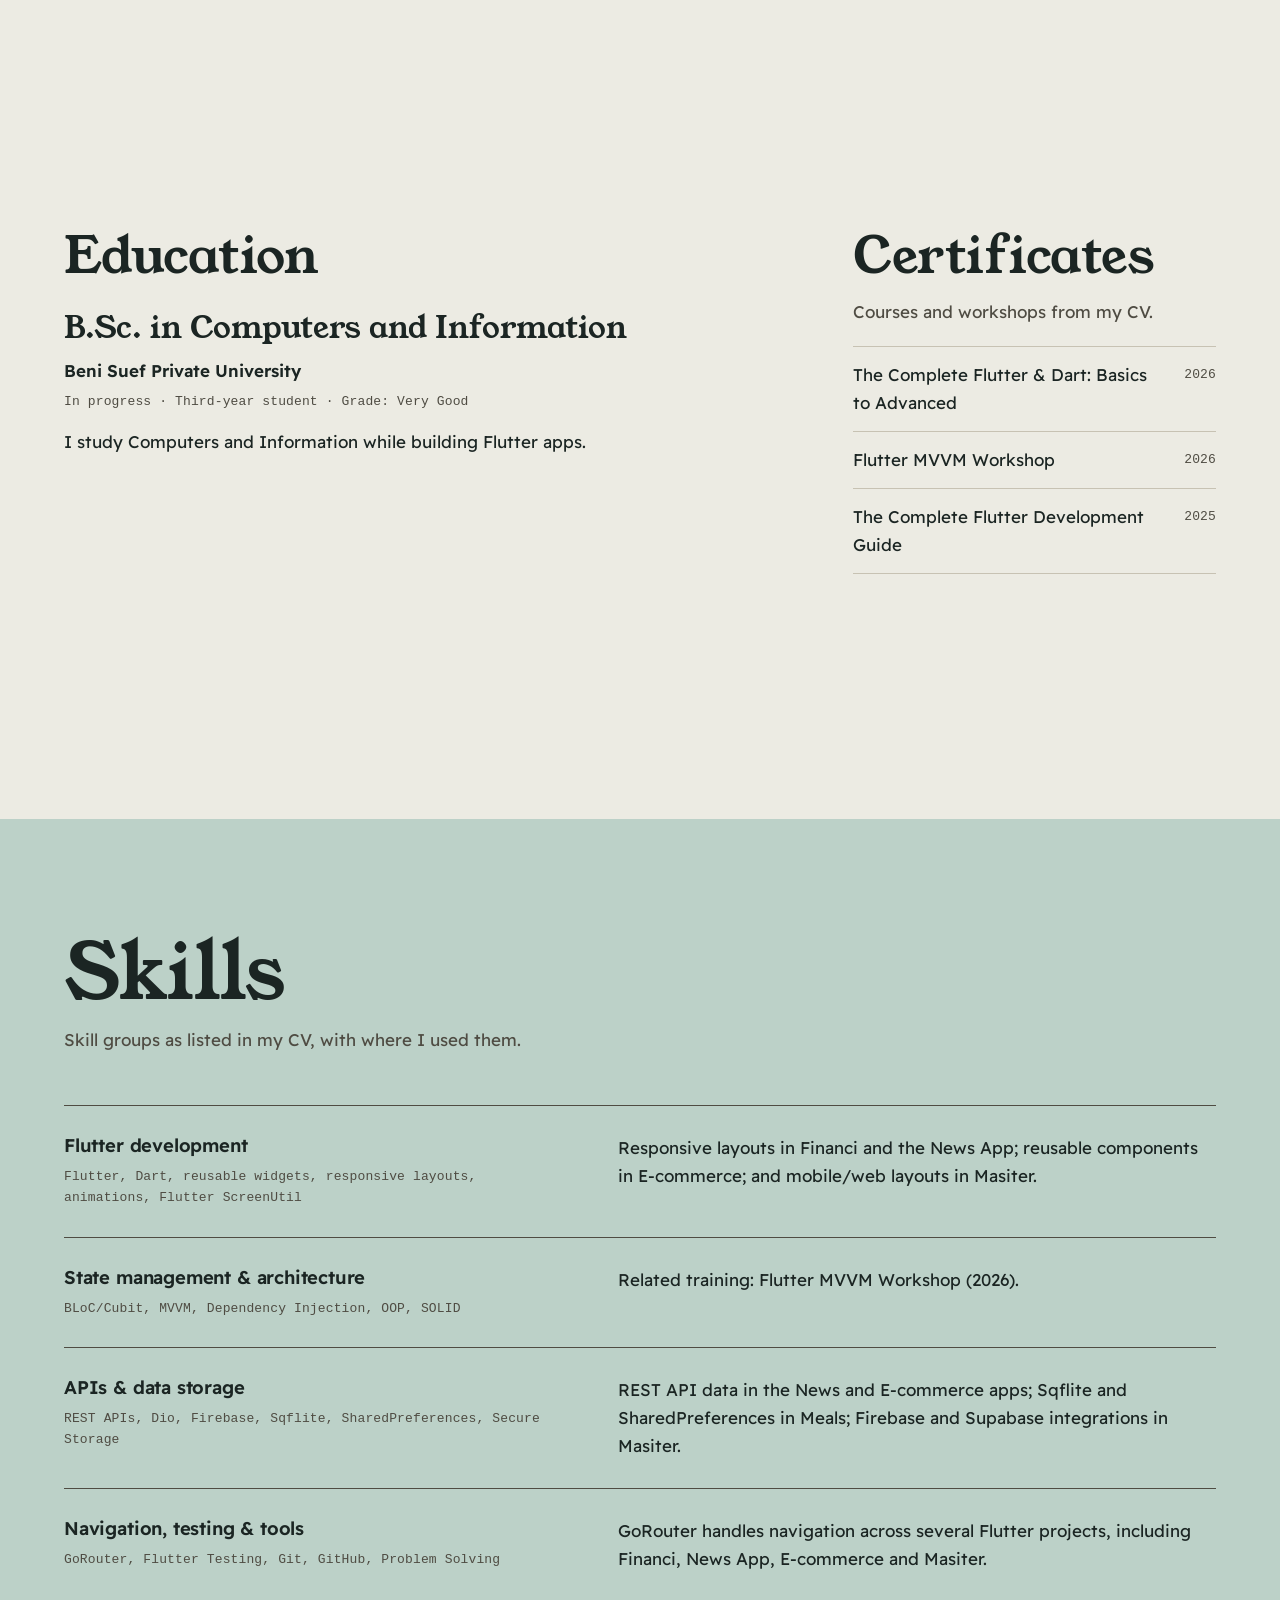
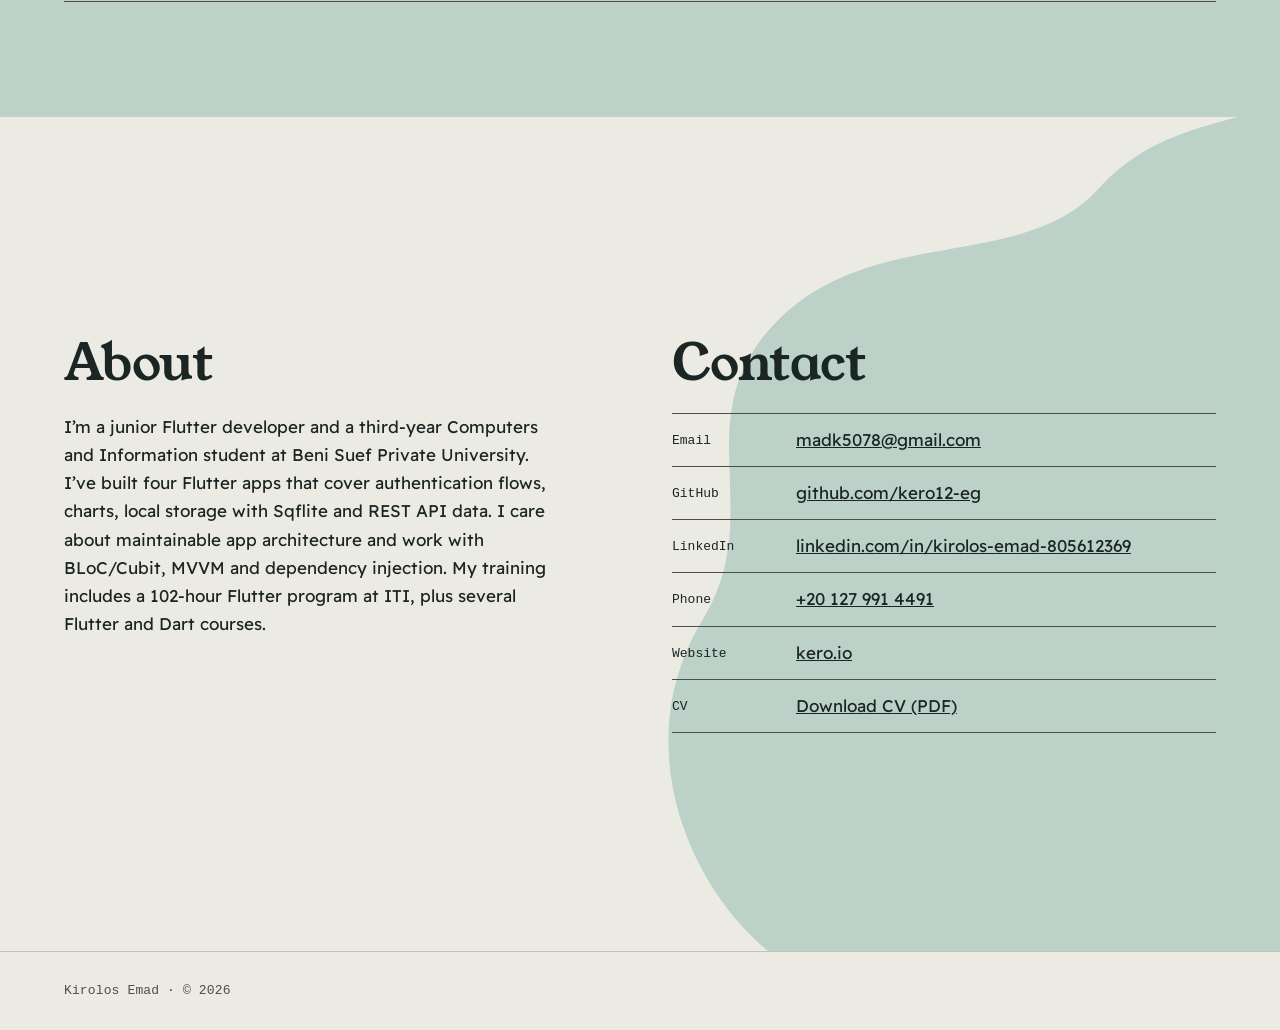
==== commit b48fc99e: "Add files via upload" ====
--- a/index.html
+++ b/index.html
@@ -1,1125 +1,174 @@
-<!DOCTYPE html>
+<!doctype html>
 <html lang="en">
 <head>
-  <meta charset="UTF-8" />
-  <meta name="viewport" content="width=device-width, initial-scale=1.0" />
-  <meta name="description" content="Kirolos Emad - Junior Flutter Developer portfolio showcasing Flutter, Dart, Firebase, REST APIs, local database projects, and mobile UI development." />
-  <meta name="keywords" content="Kirolos Emad, Flutter Developer, Mobile Developer, Dart, Firebase, REST APIs, Sqflite, Flutter Portfolio" />
-  <meta name="author" content="Kirolos Emad" />
-  <title>Kirolos Emad | Flutter Developer Portfolio</title>
-
-  <link rel="preconnect" href="https://fonts.googleapis.com" />
-  <link rel="preconnect" href="https://fonts.gstatic.com" crossorigin />
-  <link href="https://fonts.googleapis.com/css2?family=Inter:wght@400;500;600;700;800;900&display=swap" rel="stylesheet" />
-  <link rel="stylesheet" href="https://cdnjs.cloudflare.com/ajax/libs/font-awesome/6.5.2/css/all.min.css" />
-
-  <style>
-    :root {
-      --bg: #070b18;
-      --bg-soft: #0d1326;
-      --card: rgba(255, 255, 255, 0.08);
-      --card-strong: rgba(255, 255, 255, 0.13);
-      --text: #f7f8ff;
-      --muted: #aab3cf;
-      --line: rgba(255, 255, 255, 0.14);
-      --primary: #7c5cff;
-      --secondary: #00d4ff;
-      --accent: #31f5a4;
-      --warning: #ffb84d;
-      --shadow: 0 28px 80px rgba(0, 0, 0, 0.4);
-      --radius: 26px;
-    }
-
-    * {
-      box-sizing: border-box;
-      margin: 0;
-      padding: 0;
-    }
-
-    html {
-      scroll-behavior: smooth;
-    }
-
-    body {
-      font-family: "Inter", sans-serif;
-      background:
-        radial-gradient(circle at 20% 10%, rgba(124, 92, 255, 0.32), transparent 30%),
-        radial-gradient(circle at 85% 25%, rgba(0, 212, 255, 0.22), transparent 28%),
-        radial-gradient(circle at 50% 95%, rgba(49, 245, 164, 0.14), transparent 25%),
-        var(--bg);
-      color: var(--text);
-      overflow-x: hidden;
-    }
-
-    body::before {
-      content: "";
-      position: fixed;
-      inset: 0;
-      pointer-events: none;
-      background-image:
-        linear-gradient(rgba(255,255,255,0.035) 1px, transparent 1px),
-        linear-gradient(90deg, rgba(255,255,255,0.035) 1px, transparent 1px);
-      background-size: 52px 52px;
-      mask-image: linear-gradient(to bottom, rgba(0,0,0,0.7), transparent 70%);
-      z-index: -2;
-    }
-
-    a {
-      color: inherit;
-      text-decoration: none;
-    }
-
-    .container {
-      width: min(1180px, calc(100% - 40px));
-      margin: 0 auto;
-    }
-
-    .glass {
-      background: var(--card);
-      border: 1px solid var(--line);
-      box-shadow: var(--shadow);
-      backdrop-filter: blur(18px);
-    }
-
-    .navbar {
-      position: sticky;
-      top: 16px;
-      z-index: 50;
-      margin-top: 16px;
-    }
-
-    .nav-inner {
-      display: flex;
-      align-items: center;
-      justify-content: space-between;
-      gap: 18px;
-      padding: 14px 18px;
-      border-radius: 999px;
-    }
-
-    .brand {
-      display: flex;
-      align-items: center;
-      gap: 12px;
-      font-weight: 900;
-      letter-spacing: 0.8px;
-    }
-
-    .brand-logo {
-      width: 42px;
-      height: 42px;
-      display: grid;
-      place-items: center;
-      border-radius: 50%;
-      background: linear-gradient(135deg, var(--primary), var(--secondary));
-      color: white;
-      box-shadow: 0 12px 30px rgba(124, 92, 255, 0.4);
-    }
-
-    .nav-links {
-      display: flex;
-      align-items: center;
-      gap: 8px;
-      color: var(--muted);
-      font-size: 14px;
-      font-weight: 700;
-    }
-
-    .nav-links a {
-      padding: 10px 13px;
-      border-radius: 999px;
-      transition: 0.25s ease;
-    }
-
-    .nav-links a:hover {
-      color: var(--text);
-      background: rgba(255,255,255,0.09);
-    }
-
-    .nav-actions {
-      display: flex;
-      align-items: center;
-      gap: 10px;
-      flex-shrink: 0;
-    }
-
-    .nav-cta {
-      display: inline-flex;
-      align-items: center;
-      gap: 8px;
-      padding: 10px 16px;
-      border-radius: 999px;
-      font-weight: 800;
-      background: linear-gradient(135deg, var(--primary), var(--secondary));
-      box-shadow: 0 14px 34px rgba(0, 212, 255, 0.22);
-      transition: 0.25s ease;
-      white-space: nowrap;
-    }
-
-    .nav-cta:hover {
-      transform: translateY(-2px);
-      box-shadow: 0 18px 42px rgba(0, 212, 255, 0.28);
-    }
-
-    .nav-cta.secondary {
-      background: rgba(255,255,255,0.07);
-      border: 1px solid var(--line);
-      box-shadow: none;
-    }
-
-    .nav-cta.download {
-      color: #04101c;
-      background: linear-gradient(135deg, var(--accent), var(--secondary));
-    }
-
-    .hero {
-      min-height: calc(100vh - 80px);
-      display: grid;
-      align-items: center;
-      padding: 80px 0 50px;
-    }
-
-    .hero-grid {
-      display: grid;
-      grid-template-columns: 1.1fr 0.9fr;
-      gap: 34px;
-      align-items: center;
-    }
-
-    .eyebrow {
-      display: inline-flex;
-      align-items: center;
-      gap: 10px;
-      color: var(--accent);
-      font-weight: 800;
-      margin-bottom: 18px;
-      padding: 9px 13px;
-      border-radius: 999px;
-      background: rgba(49, 245, 164, 0.1);
-      border: 1px solid rgba(49, 245, 164, 0.2);
-    }
-
-    .hero h1 {
-      font-size: clamp(44px, 7vw, 82px);
-      line-height: 0.96;
-      letter-spacing: -4px;
-      margin-bottom: 18px;
-    }
-
-    .gradient-text {
-      background: linear-gradient(135deg, #fff, #b7c2ff 38%, var(--secondary));
-      -webkit-background-clip: text;
-      background-clip: text;
-      color: transparent;
-    }
-
-    .hero-title {
-      color: var(--muted);
-      font-size: clamp(18px, 2.5vw, 24px);
-      font-weight: 700;
-      margin-bottom: 20px;
-    }
-
-    .hero p {
-      color: var(--muted);
-      font-size: 17px;
-      line-height: 1.8;
-      max-width: 720px;
-    }
-
-    .actions {
-      display: flex;
-      flex-wrap: wrap;
-      gap: 14px;
-      margin-top: 32px;
-    }
-
-    .btn {
-      display: inline-flex;
-      align-items: center;
-      justify-content: center;
-      gap: 10px;
-      padding: 14px 20px;
-      border-radius: 16px;
-      font-weight: 900;
-      transition: 0.25s ease;
-      border: 1px solid transparent;
-    }
-
-    .btn-primary {
-      background: linear-gradient(135deg, var(--primary), var(--secondary));
-      box-shadow: 0 18px 45px rgba(124, 92, 255, 0.3);
-    }
-
-    .btn-primary:hover {
-      transform: translateY(-3px);
-      box-shadow: 0 22px 55px rgba(0, 212, 255, 0.26);
-    }
-
-    .btn-outline {
-      border-color: var(--line);
-      background: rgba(255,255,255,0.06);
-      color: var(--text);
-    }
-
-    .btn-outline:hover {
-      transform: translateY(-3px);
-      background: rgba(255,255,255,0.12);
-    }
-
-    .hero-card {
-      position: relative;
-      padding: 28px;
-      border-radius: var(--radius);
-      overflow: hidden;
-      min-height: 520px;
-    }
-
-    .hero-card::before {
-      content: "";
-      position: absolute;
-      inset: -2px;
-      background: linear-gradient(135deg, rgba(124, 92, 255, 0.45), transparent 35%, rgba(0, 212, 255, 0.38));
-      z-index: -1;
-    }
-
-    .profile-badge {
-      width: 150px;
-      height: 150px;
-      display: grid;
-      place-items: center;
-      margin: 0 auto 24px;
-      border-radius: 42px;
-      background: linear-gradient(135deg, var(--primary), #3023ae 48%, var(--secondary));
-      box-shadow: 0 24px 70px rgba(124, 92, 255, 0.45);
-      font-size: 52px;
-      font-weight: 900;
-      transform: rotate(-6deg);
-    }
-
-    .profile-card-title {
-      text-align: center;
-      font-size: 24px;
-      margin-bottom: 8px;
-      font-weight: 900;
-    }
-
-    .profile-card-subtitle {
-      text-align: center;
-      color: var(--muted);
-      font-weight: 700;
-      margin-bottom: 26px;
-    }
-
-    .contact-list {
-      display: grid;
-      gap: 12px;
-    }
-
-    .contact-item {
-      display: flex;
-      align-items: center;
-      gap: 12px;
-      padding: 13px;
-      border-radius: 17px;
-      background: rgba(255,255,255,0.07);
-      color: var(--muted);
-      font-size: 14px;
-      border: 1px solid rgba(255,255,255,0.08);
-      word-break: break-word;
-    }
-
-    .contact-item i {
-      width: 36px;
-      height: 36px;
-      display: grid;
-      place-items: center;
-      border-radius: 12px;
-      color: white;
-      background: rgba(124, 92, 255, 0.28);
-    }
-
-    .stats {
-      display: grid;
-      grid-template-columns: repeat(3, 1fr);
-      gap: 14px;
-      margin-top: 22px;
-    }
-
-    .stat {
-      padding: 16px;
-      border-radius: 18px;
-      text-align: center;
-      background: rgba(255,255,255,0.07);
-      border: 1px solid rgba(255,255,255,0.08);
-    }
-
-    .stat strong {
-      display: block;
-      font-size: 24px;
-      color: white;
-      margin-bottom: 4px;
-    }
-
-    .stat span {
-      color: var(--muted);
-      font-size: 12px;
-      font-weight: 700;
-    }
-
-    section {
-      padding: 76px 0;
-    }
-
-    .section-head {
-      display: flex;
-      align-items: end;
-      justify-content: space-between;
-      gap: 20px;
-      margin-bottom: 34px;
-    }
-
-    .section-kicker {
-      color: var(--accent);
-      font-weight: 900;
-      letter-spacing: 1.2px;
-      text-transform: uppercase;
-      font-size: 13px;
-      margin-bottom: 9px;
-    }
-
-    .section-title {
-      font-size: clamp(30px, 4.2vw, 48px);
-      letter-spacing: -2px;
-      line-height: 1.05;
-    }
-
-    .section-desc {
-      max-width: 520px;
-      color: var(--muted);
-      line-height: 1.8;
-    }
-
-    .skills-grid {
-      display: grid;
-      grid-template-columns: repeat(4, 1fr);
-      gap: 20px;
-    }
-
-    .skill-card {
-      min-height: 330px;
-      padding: 28px;
-      border-radius: 24px;
-      background: rgba(255,255,255,0.06);
-      border: 1px solid rgba(255,255,255,0.12);
-      box-shadow: 0 18px 55px rgba(0,0,0,0.22);
-      transition: 0.28s ease;
-    }
-
-    .skill-card:hover {
-      transform: translateY(-8px);
-      border-color: rgba(0, 212, 255, 0.45);
-      background: rgba(255,255,255,0.09);
-    }
-
-    .skill-card h3 {
-      display: grid;
-      grid-template-columns: 36px 1fr;
-      gap: 14px;
-      align-items: start;
-      color: #35c8ff;
-      font-size: 25px;
-      line-height: 1.45;
-      letter-spacing: 1px;
-      margin-bottom: 26px;
-    }
-
-    .skill-card h3 i {
-      color: #35c8ff;
-      font-size: 22px;
-      padding-top: 5px;
-    }
-
-    .skill-card ul {
-      display: grid;
-      gap: 21px;
-      list-style: none;
-      color: #f4f7ff;
-      font-size: 18px;
-    }
-
-    .skill-card li {
-      display: grid;
-      grid-template-columns: 16px 1fr;
-      gap: 12px;
-      align-items: center;
-    }
-
-    .skill-card li::before {
-      content: "▹";
-      color: #35c8ff;
-      font-size: 15px;
-    }
-
-    .skill-card.wide {
-      grid-column: span 1;
-    }
-
-    .projects-grid {
-      display: grid;
-      grid-template-columns: repeat(3, 1fr);
-      gap: 20px;
-    }
-
-    .project-card {
-      position: relative;
-      padding: 24px;
-      border-radius: var(--radius);
-      overflow: hidden;
-      min-height: 430px;
-      transition: 0.28s ease;
-    }
-
-    .project-card:hover {
-      transform: translateY(-8px);
-      background: var(--card-strong);
-      border-color: rgba(0, 212, 255, 0.38);
-    }
-
-    .project-icon {
-      width: 58px;
-      height: 58px;
-      display: grid;
-      place-items: center;
-      border-radius: 18px;
-      background: linear-gradient(135deg, rgba(124, 92, 255, 0.9), rgba(0, 212, 255, 0.9));
-      font-size: 22px;
-      margin-bottom: 20px;
-    }
-
-    .project-type {
-      display: inline-block;
-      margin-bottom: 10px;
-      color: var(--accent);
-      font-size: 13px;
-      font-weight: 900;
-    }
-
-    .project-card h3 {
-      font-size: 25px;
-      margin-bottom: 10px;
-      letter-spacing: -0.8px;
-    }
-
-    .project-card p {
-      color: var(--muted);
-      line-height: 1.7;
-      margin-bottom: 16px;
-      font-size: 15px;
-    }
-
-    .project-card ul {
-      list-style: none;
-      display: grid;
-      gap: 10px;
-      color: #d7ddf4;
-      font-size: 14px;
-      line-height: 1.55;
-    }
-
-    .project-card li {
-      display: grid;
-      grid-template-columns: 18px 1fr;
-      gap: 8px;
-    }
-
-    .project-card li::before {
-      content: "✓";
-      color: var(--accent);
-      font-weight: 900;
-    }
-
-    .two-col {
-      display: grid;
-      grid-template-columns: 1fr 1fr;
-      gap: 22px;
-    }
-
-    .info-card {
-      padding: 26px;
-      border-radius: var(--radius);
-    }
-
-    .info-card h3 {
-      font-size: 24px;
-      margin-bottom: 16px;
-      display: flex;
-      align-items: center;
-      gap: 12px;
-    }
-
-    .info-card h3 i {
-      color: var(--secondary);
-    }
-
-    .timeline-item {
-      padding: 18px 0 18px 22px;
-      border-left: 2px solid rgba(0, 212, 255, 0.32);
-      position: relative;
-    }
-
-    .timeline-item::before {
-      content: "";
-      width: 12px;
-      height: 12px;
-      position: absolute;
-      left: -7px;
-      top: 24px;
-      border-radius: 50%;
-      background: var(--secondary);
-      box-shadow: 0 0 0 6px rgba(0, 212, 255, 0.12);
-    }
-
-    .timeline-item strong {
-      display: block;
-      font-size: 17px;
-      margin-bottom: 5px;
-    }
-
-    .timeline-item span {
-      color: var(--muted);
-      line-height: 1.65;
-    }
-
-    .strengths-grid {
-      display: grid;
-      grid-template-columns: repeat(4, 1fr);
-      gap: 14px;
-    }
-
-    .strength {
-      padding: 18px;
-      border-radius: 20px;
-      background: rgba(255,255,255,0.06);
-      border: 1px solid rgba(255,255,255,0.1);
-      min-height: 155px;
-    }
-
-    .strength i {
-      width: 42px;
-      height: 42px;
-      display: grid;
-      place-items: center;
-      border-radius: 14px;
-      background: rgba(49, 245, 164, 0.12);
-      color: var(--accent);
-      margin-bottom: 14px;
-    }
-
-    .strength h4 {
-      font-size: 16px;
-      margin-bottom: 8px;
-    }
-
-    .strength p {
-      color: var(--muted);
-      line-height: 1.55;
-      font-size: 13.5px;
-    }
-
-    .contact-section {
-      padding-bottom: 90px;
-    }
-
-    .contact-box {
-      position: relative;
-      overflow: hidden;
-      padding: 42px;
-      border-radius: 34px;
-      text-align: center;
-    }
-
-    .contact-box::after {
-      content: "";
-      position: absolute;
-      width: 270px;
-      height: 270px;
-      border-radius: 50%;
-      background: rgba(0, 212, 255, 0.15);
-      right: -90px;
-      top: -90px;
-      filter: blur(4px);
-    }
-
-    .contact-box h2 {
-      font-size: clamp(30px, 5vw, 56px);
-      letter-spacing: -2px;
-      margin-bottom: 14px;
-      position: relative;
-      z-index: 1;
-    }
-
-    .contact-box p {
-      color: var(--muted);
-      max-width: 650px;
-      margin: 0 auto 28px;
-      line-height: 1.8;
-      position: relative;
-      z-index: 1;
-    }
-
-    .footer {
-      padding: 28px 0 38px;
-      color: var(--muted);
-      text-align: center;
-      border-top: 1px solid rgba(255,255,255,0.08);
-    }
-
-    .reveal {
-      opacity: 0;
-      transform: translateY(26px);
-      transition: 0.7s ease;
-    }
-
-    .reveal.active {
-      opacity: 1;
-      transform: translateY(0);
-    }
-
-    .floating-shape {
-      position: absolute;
-      border-radius: 50%;
-      filter: blur(1px);
-      opacity: 0.8;
-      animation: float 7s ease-in-out infinite;
-    }
-
-    .shape-one {
-      width: 84px;
-      height: 84px;
-      background: rgba(49, 245, 164, 0.18);
-      top: 20px;
-      right: 25px;
-    }
-
-    .shape-two {
-      width: 52px;
-      height: 52px;
-      background: rgba(255, 184, 77, 0.2);
-      bottom: 56px;
-      left: 35px;
-      animation-delay: 1.5s;
-    }
-
-    @keyframes float {
-      0%, 100% { transform: translateY(0); }
-      50% { transform: translateY(-18px); }
-    }
-
-    @media (max-width: 980px) {
-      .hero-grid,
-      .two-col {
-        grid-template-columns: 1fr;
-      }
-
-      .projects-grid,
-      .skills-grid {
-        grid-template-columns: 1fr;
-      }
-
-      .strengths-grid {
-        grid-template-columns: repeat(2, 1fr);
-      }
-
-      .nav-links {
-        display: none;
-      }
-    }
-
-    @media (max-width: 720px) {
-      .nav-inner {
-        gap: 10px;
-      }
-
-      .nav-actions {
-        gap: 8px;
-      }
-
-      .nav-cta {
-        padding: 10px 12px;
-        font-size: 13px;
-      }
-
-      .nav-cta.secondary {
-        display: none;
-      }
-    }
-
-    @media (max-width: 560px) {
-      .container {
-        width: min(100% - 26px, 1180px);
-      }
-
-      .hero {
-        padding-top: 46px;
-      }
-
-      .hero h1 {
-        letter-spacing: -2.4px;
-      }
-
-      .hero-card {
-        min-height: auto;
-        padding: 20px;
-      }
-
-      .stats,
-      .strengths-grid,
-      .skills-grid {
-        grid-template-columns: 1fr;
-      }
-
-      .skill-card {
-        min-height: auto;
-      }
-
-      .section-head {
-        align-items: start;
-        flex-direction: column;
-      }
-
-      .contact-box {
-        padding: 28px 18px;
-      }
-    }
-  </style>
+<meta charset="utf-8">
+<meta name="viewport" content="width=device-width,initial-scale=1">
+<title>Kirolos Emad — Junior Flutter Developer</title>
+<meta name="description" content="Portfolio of Kirolos Emad, a junior Flutter developer building mobile apps with Dart, REST APIs, local storage and maintainable architecture.">
+<meta property="og:type" content="website">
+<meta property="og:title" content="Kirolos Emad — Junior Flutter Developer">
+<meta property="og:description" content="Flutter projects, case studies and CV.">
+<meta property="og:image" content="assets/og.jpg">
+<meta name="theme-color" content="#ECEBE3">
+<link rel="icon" href="assets/favicon.svg" type="image/svg+xml">
+<link rel="stylesheet" href="css/style.css">
+<script src="js/main.js" defer></script>
 </head>
 <body>
-  <header class="navbar container">
-    <nav class="nav-inner glass">
-      <a href="#home" class="brand" aria-label="Kirolos Emad Home">
-        <span class="brand-logo">KE</span>
-        <span>kero.io</span>
-      </a>
-      <div class="nav-links">
-        <a href="#about">About</a>
-        <a href="#skills">Skills</a>
-        <a href="#projects">Projects</a>
-        <a href="#education">Education</a>
-        <a href="#contact">Contact</a>
+<a class="skip" href="#main">Skip to content</a>
+<header class="site-nav" id="site-nav"><nav class="nav-inner" aria-label="Sections"><button class="nav-root" type="button" aria-expanded="false" aria-controls="nav-list" data-home="#home">Kirolos Emad</button><ul class="nav-list" id="nav-list"><li><a href="#home">Home</a></li><li><a href="#projects">Projects</a></li><li><a href="#training">Training</a></li><li><a href="#education">Education</a></li><li><a href="#certificates">Certificates</a></li><li><a href="#skills">Skills</a></li><li><a href="#about">About</a></li><li><a href="#contact">Contact</a></li></ul></nav></header>
+<main id="main">
+
+<section class="hero anchor" id="home" aria-labelledby="hero-name">
+  <svg class="hero-bg" viewBox="0 0 700 900" preserveAspectRatio="none" aria-hidden="true" focusable="false"><path d="M700 0V900H260C170 820 60 760 90 620C120 490 20 410 110 300C190 205 330 215 380 120C410 62 470 20 520 0Z" fill="var(--rose)"/></svg>
+  <div class="hero-copy">
+    <h1 id="hero-name" class="r" style="--d:.3s">Kirolos<br>Emad</h1>
+    <p class="role r" style="--d:.4s">Junior Flutter Developer</p>
+    <p class="intro r" style="--d:.55s">I build Flutter apps with Dart, REST APIs and local storage, and I’m a third-year Computers and Information student.</p>
+    <div class="actions r" style="--d:.7s">
+      <a class="btn btn-primary" href="assets/cv.pdf" download>Download CV</a>
+      <a class="btn" href="mailto:madk5078@gmail.com">Email me</a>
+    </div>
+  </div>
+  <figure class="portrait">
+    <img src="assets/profile.webp" width="630" height="788" alt="Kirolos Emad in a green T-shirt, leaning on a silver car with its door open" fetchpriority="high">
+  </figure>
+</section>
+
+<section class="sec projects anchor" id="projects" aria-labelledby="projects-h">
+  <div class="sec-head project-index-heading">
+    <h2 class="h-xl" id="projects-h">Projects I’ve built</h2>
+    <p class="lede">Five Flutter projects spanning finance UI, local data, REST APIs, e-commerce, and cross-platform business management. Each project opens to its own case study.</p>
+  </div>
+  <div class="project-list">
+    <article class="project-card">
+      <a class="project-cover" href="project-financi.html" aria-label="Financi case study"><div class="showcase"><div class="phones"><div class="phone"><img src="assets/projects/financi/08-home-sm.webp" alt="" width="270" height="480" loading="lazy"></div><div class="phone"><img src="assets/projects/financi/09-statistic-sm.webp" alt="" width="270" height="480" loading="lazy"></div><div class="phone"><img src="assets/projects/financi/10-my-cards-sm.webp" alt="" width="270" height="480" loading="lazy"></div></div><p class="mono showcase-foot">Mobile app · Android emulator captures</p></div></a>
+      <div class="project-copy">
+        <p class="mono p-meta">01 / 04 · Finance Application</p>
+        <h3 class="p-title">Financi</h3>
+        <p class="p-desc">Finance app screens and interaction flows for authentication, dashboard metrics, cards, charts and profile views, built with responsive layouts, navigation, charts and carousels.</p>
+        <ul class="tags"><li>Flutter</li><li>Dart</li><li>GoRouter</li><li>fl_chart</li></ul>
+        <div class="actions"><a class="btn btn-primary" href="project-financi.html">Read the case study</a><a class="btn" href="https://github.com/kero12-eg/Financi_UI" rel="noopener">GitHub repository</a></div>
       </div>
-      <div class="nav-actions">
-        <a class="nav-cta secondary" href="mailto:madk5078@gmail.com">
-          <i class="fa-solid fa-paper-plane"></i>
-          Hire Me
-        </a>
-        <a class="nav-cta download" href="Kirolos_Emad_CV.pdf" download aria-label="Download Kirolos Emad CV">
-          <i class="fa-solid fa-file-arrow-down"></i>
-          Download CV
-        </a>
+    </article>
+    <article class="project-card">
+      <a class="project-cover" href="project-meals-app.html" aria-label="Meals App case study"><div class="showcase"><div class="phones"><div class="phone"><img src="assets/projects/meals-app/home-sm.webp" alt="Meals App home screen showing saved meals" width="270" height="500" loading="lazy"></div><div class="phone"><img src="assets/projects/meals-app/add-meal-sm.webp" alt="Meals App add meal form" width="270" height="500" loading="lazy"></div><div class="phone"><img src="assets/projects/meals-app/meal-details-sm.webp" alt="Meals App meal details screen" width="270" height="500" loading="lazy"></div></div><p class="mono showcase-foot">Flutter app · Android emulator screenshots</p></div></a>
+      <div class="project-copy">
+        <p class="mono p-meta">02 / 04 · Local Data Application</p>
+        <h3 class="p-title">Meals App</h3>
+        <p class="p-desc">A local-first meal management app for adding and browsing meals, with an onboarding carousel, a two-column meal grid, and a dedicated details screen. Meal records persist locally with SQLite.</p>
+        <ul class="tags"><li>Flutter</li><li>Dart</li><li>Sqflite</li><li>SharedPreferences</li><li>GoRouter</li></ul>
+        <div class="actions"><a class="btn btn-primary" href="project-meals-app.html">Read the case study</a><a class="btn" href="https://github.com/kero12-eg/meals_app" target="_blank" rel="noopener noreferrer">GitHub repository</a></div>
       </div>
-    </nav>
-  </header>
+    </article>
+    <article class="project-card">
+      <a class="project-cover" href="project-news-app.html" aria-label="News App case study"><div class="showcase"><div class="phones"><div class="phone"><img src="assets/projects/news-app/HomeScreen-sm.webp" alt="News App home screen" width="270" height="570" loading="lazy"></div><div class="phone"><img src="assets/projects/news-app/SearchResultScreenEN-sm.webp" alt="News App English search results" width="270" height="570" loading="lazy"></div><div class="phone"><img src="assets/projects/news-app/SearchResultScreenAr-sm.webp" alt="News App Arabic search results" width="270" height="570" loading="lazy"></div></div><p class="mono showcase-foot">Flutter app · Android emulator screenshots</p></div></a>
+      <div class="project-copy">
+        <p class="mono p-meta">03 / 04 · REST API Application</p>
+        <h3 class="p-title">News App</h3>
+        <p class="p-desc">A Flutter news app for exploring headlines and categories, with keyword search and English and Arabic search results powered by a REST API.</p>
+        <ul class="tags"><li>Flutter</li><li>Dart</li><li>REST API</li><li>Dio</li><li>GoRouter</li></ul>
+        <div class="actions"><a class="btn btn-primary" href="project-news-app.html">Read the case study</a><a class="btn" href="https://github.com/kero12-eg/news_app" target="_blank" rel="noopener noreferrer">GitHub repository</a></div>
+      </div>
+    </article>
+    <article class="project-card">
+      <a class="project-cover" href="project-e-commerce-application.html" aria-label="E-commerce Application case study"><div class="showcase"><div class="phones"><div class="phone"><img src="assets/projects/e-commerce-application/HomeScreen-sm.webp" alt="E-commerce app product discovery screen" width="270" height="500" loading="lazy"></div><div class="phone"><img src="assets/projects/e-commerce-application/ProductDetailsScreen-sm.webp" alt="E-commerce app product details screen" width="270" height="500" loading="lazy"></div><div class="phone"><img src="assets/projects/e-commerce-application/CartScreen-sm.webp" alt="E-commerce app shopping cart screen" width="270" height="500" loading="lazy"></div></div><p class="mono showcase-foot">Flutter app · Android emulator screenshots</p></div></a>
+      <div class="project-copy">
+        <p class="mono p-meta">04 / 05 · E-commerce & REST API</p>
+        <h3 class="p-title">E-commerce Application</h3>
+        <p class="p-desc">A Flutter shopping app with API-powered product discovery, category browsing and search, product details, account authentication, and a cart persisted locally on the device.</p>
+        <ul class="tags"><li>Flutter</li><li>Dart</li><li>Dio</li><li>Cubit / BLoC</li><li>GoRouter</li><li>SharedPreferences</li></ul>
+        <div class="actions"><a class="btn btn-primary" href="project-e-commerce-application.html">Read the case study</a><a class="btn" href="https://github.com/kero12-eg/e_commerce_app" target="_blank" rel="noopener noreferrer">GitHub repository</a></div>
+      </div>
+    </article>
 
-  <main>
-    <section id="home" class="hero">
-      <div class="container hero-grid">
-        <div class="hero-content reveal">
-          <span class="eyebrow"><i class="fa-solid fa-mobile-screen-button"></i> Junior Flutter Developer</span>
-          <h1>Building clean mobile apps with <span class="gradient-text">Flutter.</span></h1>
-          <div class="hero-title">Kirolos Emad | Mobile Developer</div>
-          <p>
-            Junior Flutter Developer and third-year Computer Science and Artificial Intelligence student with hands-on experience building mobile applications using Flutter, Dart, Firebase, REST APIs, local databases, and responsive UI.
-          </p>
-          <div class="actions">
-            <a class="btn btn-primary" href="Kirolos_Emad_CV.pdf" download aria-label="Download Kirolos Emad CV"><i class="fa-solid fa-file-arrow-down"></i> Download CV</a>
-            <a class="btn btn-outline" href="#projects"><i class="fa-solid fa-layer-group"></i> View Projects</a>
-            <a class="btn btn-outline" href="https://www.linkedin.com/in/kirolos-emad-805612369" target="_blank" rel="noopener"><i class="fa-brands fa-linkedin"></i> LinkedIn</a>
-            <a class="btn btn-outline" href="https://kero12-eg.github.io/KERO_EMAD/" target="_blank" rel="noopener"><i class="fa-solid fa-globe"></i> kero.io</a>
-          </div>
-        </div>
+    <article class="project-card">
+      <a class="project-cover" href="project-masiter.html" aria-label="Masiter business management app case study"><div class="showcase"><div class="phones"><div class="phone"><img src="assets/projects/masiter/dashboard_en_light-sm.webp" alt="Masiter mobile dashboard in English light theme" width="270" height="480" loading="lazy"></div><div class="phone"><img src="assets/projects/masiter/invoices_en_light-sm.webp" alt="Masiter mobile invoice history in English light theme" width="270" height="480" loading="lazy"></div><div class="phone"><img src="assets/projects/masiter/dashboard_ar_light-sm.webp" alt="Masiter mobile dashboard in Arabic" width="270" height="480" loading="lazy"></div></div><p class="mono showcase-foot">Flutter app · Android and web · English and Arabic</p></div></a>
+      <div class="project-copy">
+        <p class="mono p-meta">05 / 05 · Business Management</p>
+        <h3 class="p-title">Masiter | مسيطر</h3>
+        <p class="p-desc">A collaborative business-management app for shops and small businesses, bringing products, inventory, sales invoices, customers and receivables into one Flutter experience across Android and web.</p>
+        <ul class="tags"><li>Flutter</li><li>Dart</li><li>Firebase</li><li>Cloud Firestore</li><li>Supabase Storage</li><li>BLoC / Cubit</li></ul>
+        <div class="actions"><a class="btn btn-primary" href="project-masiter.html">Read the case study</a><a class="btn" href="https://github.com/rimonnnn/Warshity" target="_blank" rel="noopener noreferrer">GitHub repository</a><a class="btn" href="https://masiter.web.app/" target="_blank" rel="noopener noreferrer">Live web app</a></div>
+      </div>
+    </article>
+  </div>
+</section>
 
-        <aside class="hero-card glass reveal">
-          <span class="floating-shape shape-one"></span>
-          <span class="floating-shape shape-two"></span>
-          <div class="profile-badge">KE</div>
-          <h2 class="profile-card-title">Kirolos Emad</h2>
-          <p class="profile-card-subtitle">Junior Flutter Developer | Mobile Developer</p>
+<section class="sec training anchor" id="training" aria-labelledby="training-h">
+  <div>
+    <div class="sec-head training-section-heading">
+      <h2 class="h-xl" id="training-h">Training</h2>
+      <p class="lede">One program so far: 102 hours of Flutter development training.</p>
+    </div>
+    <article class="t-entry">
+      <p class="mono t-num">01</p>
+      <div class="training-monogram" aria-hidden="true">ITI</div>
+      <div class="t-body">
+        <p class="mono t-meta">2026 · 102 hours</p>
+        <h3 class="t-title">Flutter Development Training</h3>
+        <p class="t-org">ITI</p>
+        <p>A 102-hour training program in Flutter development.</p>
+        <p class="mono t-skills">Flutter</p>
+      </div>
+    </article>
+  </div>
+</section>
 
-          <div class="contact-list">
-            <a class="contact-item" href="tel:+201279914491"><i class="fa-solid fa-phone"></i> +20 127 991 4491</a>
-            <a class="contact-item" href="tel:+201555248541"><i class="fa-solid fa-mobile-screen"></i> +20 155 524 8541</a>
-            <a class="contact-item" href="mailto:madk5078@gmail.com"><i class="fa-solid fa-envelope"></i> madk5078@gmail.com</a>
-            <a class="contact-item" href="Kirolos_Emad_CV.pdf" download aria-label="Download Kirolos Emad CV"><i class="fa-solid fa-file-arrow-down"></i> Download CV</a>
-            <a class="contact-item" href="https://www.linkedin.com/in/kirolos-emad-805612369" target="_blank" rel="noopener"><i class="fa-brands fa-linkedin-in"></i> linkedin.com/in/kirolos-emad-805612369</a>
-          </div>
+<div class="edu-band anchor" id="edu-band">
+  <div class="band">
+    <section class="sub edu-block anchor" id="education" aria-labelledby="edu-h">
+      <h2 id="edu-h">Education</h2>
+      <p class="edu-degree">B.Sc. in Computers and Information</p>
+      <p class="edu-org">Beni Suef Private University</p>
+      <p class="mono edu-meta">In progress · Third-year student · Grade: Very Good</p>
+      <p>I study Computers and Information while building Flutter apps.</p>
+    </section>
+    <section class="sub certs anchor" id="certificates" aria-labelledby="cert-h">
+      <h2 id="cert-h">Certificates</h2>
+      <p class="lede">Courses and workshops from my CV.</p>
+      <ul class="cert-list">
+        <li><span>The Complete Flutter &amp; Dart: Basics to Advanced</span><span class="mono">2026</span></li>
+        <li><span>Flutter MVVM Workshop</span><span class="mono">2026</span></li>
+        <li><span>The Complete Flutter Development Guide</span><span class="mono">2025</span></li>
+      </ul>
+    </section>
+  </div>
+</div>
 
-          <div class="stats">
-            <div class="stat"><strong>3</strong><span>Projects</span></div>
-            <div class="stat"><strong>2</strong><span>Certificates</span></div>
-            <div class="stat"><strong>18</strong><span>Skills</span></div>
-          </div>
-        </aside>
-      </div>
-    </section>
+<section class="sec skills toolbox anchor" id="skills" aria-labelledby="skills-h">
+  <div>
+    <h2 class="h-xl" id="skills-h">Skills</h2>
+    <p class="aside">Skill groups as listed in my CV, with where I used them.</p>
+    <div class="ledger">
+      <div><div><h3>Flutter development</h3><p class="mono">Flutter, Dart, reusable widgets, responsive layouts, animations, Flutter ScreenUtil</p></div><p>Responsive layouts in Financi and the News App; reusable components in E-commerce; and mobile/web layouts in Masiter.</p></div>
+      <div><div><h3>State management &amp; architecture</h3><p class="mono">BLoC/Cubit, MVVM, Dependency Injection, OOP, SOLID</p></div><p>Related training: Flutter MVVM Workshop (2026).</p></div>
+      <div><div><h3>APIs &amp; data storage</h3><p class="mono">REST APIs, Dio, Firebase, Sqflite, SharedPreferences, Secure Storage</p></div><p>REST API data in the News and E-commerce apps; Sqflite and SharedPreferences in Meals; Firebase and Supabase integrations in Masiter.</p></div>
+      <div><div><h3>Navigation, testing &amp; tools</h3><p class="mono">GoRouter, Flutter Testing, Git, GitHub, Problem Solving</p></div><p>GoRouter handles navigation across several Flutter projects, including Financi, News App, E-commerce and Masiter.</p></div>
+    </div>
+  </div>
+</section>
 
-    <section id="about">
-      <div class="container">
-        <div class="section-head reveal">
-          <div>
-            <div class="section-kicker">Summary</div>
-            <h2 class="section-title">About Me</h2>
-          </div>
-          <p class="section-desc">
-            Skilled in converting Figma designs into clean Flutter screens, integrating APIs, managing authentication and app data, and publishing portfolio projects on GitHub.
-          </p>
-        </div>
+<div class="closing anchor" id="closing-band">
+  <svg class="closing-bg" viewBox="0 0 600 700" preserveAspectRatio="none" aria-hidden="true" focusable="false"><path d="M600 0V700H120C40 640 -10 520 60 420C120 330 40 250 130 170C220 90 360 130 430 60C470 20 520 10 560 0Z" fill="var(--rose)"/></svg>
+  <section class="sub about anchor" id="about" aria-labelledby="about-h">
+    <h2 id="about-h">About</h2>
+    <p>I’m a junior Flutter developer and a third-year Computers and Information student at Beni Suef Private University. I’ve built four Flutter apps that cover authentication flows, charts, local storage with Sqflite and REST API data. I care about maintainable app architecture and work with BLoC/Cubit, MVVM and dependency injection. My training includes a 102-hour Flutter program at ITI, plus several Flutter and Dart courses.</p>
+  </section>
+  <section class="sub contact anchor" id="contact" aria-labelledby="contact-h">
+    <h2 id="contact-h">Contact</h2>
+    <dl>
+      <div><dt>Email</dt><dd><a href="mailto:madk5078@gmail.com">madk5078@gmail.com</a></dd></div>
+      <div><dt>GitHub</dt><dd><a href="https://github.com/kero12-eg" rel="noopener">github.com/kero12-eg</a></dd></div>
+      <div><dt>LinkedIn</dt><dd><a href="https://www.linkedin.com/in/kirolos-emad-805612369?utm_source=share_via&utm_content=profile&utm_medium=member_ios" rel="noopener">linkedin.com/in/kirolos-emad-805612369</a></dd></div>
+      <div><dt>Phone</dt><dd><a href="tel:+201279914491">+20 127 991 4491</a></dd></div>
+      <div><dt>Website</dt><dd><a href="index.html" rel="noopener">kero.io</a></dd></div>
+      <div><dt>CV</dt><dd><a href="assets/cv.pdf" download>Download CV (PDF)</a></dd></div>
+    </dl>
+  </section>
+</div>
 
-        <div class="two-col">
-          <div class="info-card glass reveal">
-            <h3><i class="fa-solid fa-code"></i> What I Do</h3>
-            <div class="timeline-item">
-              <strong>Mobile App Development</strong>
-              <span>Building responsive and user-friendly mobile applications using Flutter and Dart.</span>
-            </div>
-            <div class="timeline-item">
-              <strong>API & Local Storage Integration</strong>
-              <span>Integrating REST APIs, Firebase, local databases, and persistent user preferences.</span>
-            </div>
-            <div class="timeline-item">
-              <strong>Current Learning Focus</strong>
-              <span>Currently expanding skills in state management, Google Maps, animations, and AI automation.</span>
-            </div>
-          </div>
-
-          <div class="info-card glass reveal">
-            <h3><i class="fa-solid fa-star"></i> Strengths</h3>
-            <div class="timeline-item">
-              <strong>Communication & Teamwork</strong>
-              <span>Strong communication skills and effective collaboration in team settings.</span>
-            </div>
-            <div class="timeline-item">
-              <strong>Creative Thinking & Leadership</strong>
-              <span>Ability to think creatively, solve problems innovatively, and lead in group projects.</span>
-            </div>
-            <div class="timeline-item">
-              <strong>Work Ethic & Positivity</strong>
-              <span>Strong work ethic, active listening, and a positive attitude toward work and colleagues.</span>
-            </div>
-          </div>
-        </div>
-      </div>
-    </section>
-
-    <section id="skills">
-      <div class="container">
-        <div class="section-head reveal">
-          <div>
-            <div class="section-kicker">Technical Stack</div>
-            <h2 class="section-title">Skills & Tools</h2>
-          </div>
-          <p class="section-desc">Technical skills from the latest CV covering Flutter, Dart, SOLID, OOP, state management, APIs, storage, navigation, and development tools.</p>
-        </div>
-
-        <div class="skills-grid reveal">
-          <div class="skill-card glass">
-            <h3><i class="fa-solid fa-code"></i> Core Languages & Frameworks</h3>
-            <ul>
-              <li>Dart</li>
-              <li>Flutter</li>
-            </ul>
-          </div>
-
-          <div class="skill-card glass">
-            <h3><i class="fa-solid fa-gear"></i> State Management</h3>
-            <ul>
-              <li>Bloc</li>
-              <li>Cubit</li>
-            </ul>
-          </div>
-
-          <div class="skill-card glass">
-            <h3><i class="fa-solid fa-layer-group"></i> Architecture & Principles</h3>
-            <ul>
-              <li>SOLID</li>
-              <li>OOP</li>
-              <li>MVVM</li>
-              <li>Problem Solving</li>
-            </ul>
-          </div>
-
-          <div class="skill-card glass">
-            <h3><i class="fa-solid fa-database"></i> Backend & Data</h3>
-            <ul>
-              <li>Firebase</li>
-              <li>Dio</li>
-              <li>Sqflite</li>
-              <li>SharedPreferences</li>
-              <li>Secure Storage</li>
-            </ul>
-          </div>
-
-          <div class="skill-card glass">
-            <h3><i class="fa-solid fa-screwdriver-wrench"></i> Dev Tools & Deployment</h3>
-            <ul>
-              <li>Git</li>
-              <li>GitHub</li>
-            </ul>
-          </div>
-
-          <div class="skill-card glass">
-            <h3><i class="fa-solid fa-mobile-screen"></i> UI, Navigation & App Tools</h3>
-            <ul>
-              <li>GoRouter</li>
-              <li>Flutter ScreenUtil</li>
-              <li>Figma to Flutter</li>
-              <li>Responsive UI</li>
-            </ul>
-          </div>
-        </div>
-      </div>
-    </section>
-
-    <section id="projects">
-      <div class="container">
-        <div class="section-head reveal">
-          <div>
-            <div class="section-kicker">Experience</div>
-            <h2 class="section-title">Featured Projects</h2>
-          </div>
-          <p class="section-desc">Personal Flutter projects demonstrating UI implementation, API integration, local database storage, navigation, and responsive design.</p>
-        </div>
-
-        <div class="projects-grid">
-          <article class="project-card glass reveal">
-            <div class="project-icon"><i class="fa-solid fa-wallet"></i></div>
-            <span class="project-type">Financial Mobile UI | Personal Project | Flutter / Dart</span>
-            <h3>Financi UI</h3>
-            <p>A modern financial mobile UI that simulates a clean and intuitive digital banking experience.</p>
-            <ul>
-              <li>Built login, OTP verification, and reset password screens.</li>
-              <li>Created a dashboard with financial statistics and card management screens.</li>
-              <li>Implemented responsive layouts using Flutter ScreenUtil.</li>
-              <li>Managed navigation using GoRouter.</li>
-              <li>Used pin_code_fields, carousel_slider, dots_indicator, and fl_chart.</li>
-            </ul>
-          </article>
-
-          <article class="project-card glass reveal">
-            <div class="project-icon"><i class="fa-solid fa-utensils"></i></div>
-            <span class="project-type">Local Database App | Personal Project | Flutter / Dart</span>
-            <h3>Meals App</h3>
-            <p>A Flutter app for saving and managing meals locally on the device.</p>
-            <ul>
-              <li>Created a first-launch onboarding flow using SharedPreferences.</li>
-              <li>Made onboarding appear only once after the first app launch.</li>
-              <li>Implemented an add-meal form for title, image URL, rate, time, and description.</li>
-              <li>Stored and retrieved meal data locally using Sqflite.</li>
-              <li>Added a meal details view with image, description, rate, and preparation time.</li>
-            </ul>
-          </article>
-
-          <article class="project-card glass reveal">
-            <div class="project-icon"><i class="fa-solid fa-newspaper"></i></div>
-            <span class="project-type">REST API News App | Personal Project | Flutter / Dart</span>
-            <h3>News App</h3>
-            <p>A Flutter news app that displays the latest headlines and allows users to browse by category.</p>
-            <ul>
-              <li>Integrated REST API data into the app.</li>
-              <li>Displayed news cards with title, image, author, and date.</li>
-              <li>Implemented search functionality with results in English and Arabic.</li>
-              <li>Built clean UI screens with navigation between pages.</li>
-              <li>Created responsive design using Flutter ScreenUtil.</li>
-            </ul>
-          </article>
-        </div>
-      </div>
-    </section>
-
-    <section id="education">
-      <div class="container">
-        <div class="two-col">
-          <div class="info-card glass reveal">
-            <h3><i class="fa-solid fa-graduation-cap"></i> Education</h3>
-            <div class="timeline-item">
-              <strong>Third-Year Student in Computer Science and Artificial Intelligence</strong>
-              <span>Bachelor's Degree - In Progress</span>
-            </div>
-          </div>
-
-          <div class="info-card glass reveal">
-            <h3><i class="fa-solid fa-certificate"></i> Certifications</h3>
-            <div class="timeline-item">
-              <strong>The Complete Flutter Development Guide</strong>
-              <span>2025</span>
-            </div>
-            <div class="timeline-item">
-              <strong>The Complete Flutter & Dart: Basics to Advanced</strong>
-              <span>2026</span>
-            </div>
-          </div>
-        </div>
-      </div>
-    </section>
-
-    <section class="strengths-section">
-      <div class="container">
-        <div class="section-head reveal">
-          <div>
-            <div class="section-kicker">Soft Skills</div>
-            <h2 class="section-title">Professional Strengths</h2>
-          </div>
-        </div>
-
-        <div class="strengths-grid reveal">
-          <div class="strength"><i class="fa-solid fa-comments"></i><h4>Communication</h4><p>Strong communication skills and effective collaboration in team settings.</p></div>
-          <div class="strength"><i class="fa-solid fa-lightbulb"></i><h4>Creative Thinking</h4><p>Ability to think creatively and solve problems innovatively.</p></div>
-          <div class="strength"><i class="fa-solid fa-crown"></i><h4>Leadership</h4><p>Leadership skills in group settings and projects.</p></div>
-          <div class="strength"><i class="fa-solid fa-ear-listen"></i><h4>Active Listening</h4><p>Active listening for better team interactions.</p></div>
-          <div class="strength"><i class="fa-solid fa-briefcase"></i><h4>Work Ethic</h4><p>Strong work ethic and dedication to quality results.</p></div>
-          <div class="strength"><i class="fa-solid fa-people-group"></i><h4>Teamwork</h4><p>Capable of working effectively in teams.</p></div>
-          <div class="strength"><i class="fa-solid fa-face-smile"></i><h4>Positivity</h4><p>Positive attitude toward work and colleagues.</p></div>
-        </div>
-      </div>
-    </section>
-
-    <section id="contact" class="contact-section">
-      <div class="container">
-        <div class="contact-box glass reveal">
-          <h2>Let’s build something great.</h2>
-          <p>Available for Flutter mobile development opportunities, personal projects, and collaboration on clean mobile UI and app development.</p>
-          <div class="actions" style="justify-content:center; position:relative; z-index:1;">
-            <a class="btn btn-primary" href="Kirolos_Emad_CV.pdf" download aria-label="Download Kirolos Emad CV"><i class="fa-solid fa-file-arrow-down"></i> Download CV</a>
-            <a class="btn btn-outline" href="mailto:madk5078@gmail.com"><i class="fa-solid fa-envelope"></i> Send Email</a>
-            <a class="btn btn-outline" href="tel:+201279914491"><i class="fa-solid fa-phone"></i> Call Me</a>
-            <a class="btn btn-outline" href="https://www.linkedin.com/in/kirolos-emad-805612369" target="_blank" rel="noopener"><i class="fa-brands fa-linkedin"></i> LinkedIn</a>
-          </div>
-        </div>
-      </div>
-    </section>
-  </main>
-
-  <footer class="footer">
-    <div class="container">
-      © 2026 Kirolos Emad. Built with passion for Flutter, mobile apps, and clean UI.
-    </div>
-  </footer>
-
-  <script>
-    const revealElements = document.querySelectorAll('.reveal');
-
-    const revealOnScroll = () => {
-      const windowHeight = window.innerHeight;
-      revealElements.forEach((element) => {
-        const elementTop = element.getBoundingClientRect().top;
-        if (elementTop < windowHeight - 90) {
-          element.classList.add('active');
-        }
-      });
-    };
-
-    window.addEventListener('scroll', revealOnScroll);
-    window.addEventListener('load', revealOnScroll);
-  </script>
+</main>
+<footer class="foot mono">Kirolos Emad · © <span data-year>2026</span></footer>
 </body>
-</html>+</html>
--- a/css/style.css
+++ b/css/style.css
@@ -0,0 +1,207 @@
+@font-face{font-family:"Young Serif";src:url(../assets/fonts/young-serif-400.woff2) format("woff2");font-weight:400;font-display:swap}
+@font-face{font-family:"Readex Pro";src:url(../assets/fonts/readex-pro-400.woff2) format("woff2");font-weight:400;font-display:swap}
+@font-face{font-family:"Readex Pro";src:url(../assets/fonts/readex-pro-600.woff2) format("woff2");font-weight:600;font-display:swap}
+:root{
+  --plaster:#ECEBE3;--rose:#BCD1C8;--crimson:#1F5A4F;--taupe:#C7C2B3;--taupe-text:#4F4C43;--ink:#1B2523;--paper:#F7F6F1;
+  --serif:"Young Serif",Georgia,serif;--sans:"Readex Pro",system-ui,sans-serif;
+  --mono:ui-monospace,"SFMono-Regular",Menlo,Consolas,monospace;
+  --pad:clamp(20px,5vw,96px);
+  --nav-h:66px;--nav-offset:66px;--top:calc(var(--nav-h) + 40px);
+  --sec:clamp(64px,9vw,128px);--ease:cubic-bezier(.2,.7,.2,1)
+}
+*{box-sizing:border-box}
+html{scroll-behavior:smooth;-webkit-text-size-adjust:100%}
+body{margin:0;background:var(--plaster);color:var(--ink);font:400 1.0625rem/1.65 var(--sans)}
+img,svg{display:block;max-width:100%}
+a{color:inherit}p{margin:0}
+h1,h2,h3{font-family:var(--serif);font-weight:400;line-height:1.04;letter-spacing:-.01em;margin:0}
+:focus-visible{outline:2px solid var(--crimson);outline-offset:3px}
+.skip{position:absolute;left:12px;top:-64px;z-index:100;background:var(--ink);color:var(--paper);padding:10px 16px}
+.skip:focus{top:12px}
+.mono{font-family:var(--mono);font-size:.8125rem;letter-spacing:.01em}
+.anchor{scroll-margin-top:var(--nav-offset)}
+#home{scroll-margin-top:0}
+.sec{padding:var(--sec) var(--pad)}
+.h-xl{font-size:clamp(2.5rem,6vw,5.5rem)}
+.lede{color:var(--taupe-text);max-width:52ch}
+.sec-head{display:grid;grid-template-columns:1.1fr .9fr;gap:var(--pad);align-items:end;margin-bottom:clamp(32px,5vw,72px)}
+
+/* buttons */
+.actions{display:flex;flex-wrap:wrap;gap:12px}
+.btn{display:inline-flex;align-items:center;min-height:46px;padding:0 22px;border:1px solid var(--ink);background:transparent;color:var(--ink);text-decoration:none;font:600 .95rem var(--sans);cursor:pointer}
+.btn:hover{background:var(--ink);color:var(--paper)}
+.btn-primary{background:var(--crimson);border-color:var(--crimson);color:var(--paper)}
+.btn-primary:hover{background:var(--ink);border-color:var(--ink)}
+
+/* navigation: bar height (--nav-h) and scroll offset (--nav-offset) are separate tokens */
+.site-nav{position:fixed;top:0;left:0;right:0;height:var(--nav-h);z-index:50;border-bottom:1px solid transparent;transition:background-color .3s,border-color .3s}
+.site-nav.is-scrolled{background:var(--plaster);border-bottom-color:var(--taupe)}
+.nav-inner{height:var(--nav-h);display:flex;align-items:center;gap:clamp(14px,2vw,28px);padding:0 var(--pad);font:clamp(.78rem,.57rem + .34vw,.875rem)/1 var(--mono);white-space:nowrap}
+.nav-root{background:none;border:0;padding:0;font:inherit;font-weight:700;color:var(--ink);cursor:pointer}
+.nav-list{display:flex;gap:clamp(10px,1.4vw,22px);list-style:none;margin:0;padding:0}
+.nav-list a{position:relative;display:inline-block;padding:6px 0;text-decoration:none;color:var(--taupe-text);transition:color .3s}
+.nav-list a::before{content:"├─ "}
+.nav-list li:last-child a::before{content:"└─ "}
+.nav-list a::after{content:"";position:absolute;left:0;right:0;bottom:0;height:2px;background:var(--crimson);transform:scaleX(0);transform-origin:left;transition:transform .3s var(--ease)}
+.nav-list a:hover,.nav-list a[aria-current]{color:var(--crimson)}
+.nav-list a[aria-current]::after{transform:scaleX(1)}
+
+/* hero */
+.hero{position:relative;min-height:100svh;display:grid;grid-template-columns:minmax(0,54fr) minmax(0,46fr);overflow:hidden}
+.hero-bg{position:absolute;top:0;right:0;width:66%;height:100%;z-index:0}
+.hero-copy{position:relative;z-index:2;align-self:center;padding:calc(var(--nav-h) + 24px) 2vw 56px var(--pad)}
+.hero h1{font-size:clamp(3.8rem,10.4vw,9.4rem);line-height:.94;margin-bottom:clamp(20px,2.6vw,36px)}
+.role{font:600 clamp(1rem,1.5vw,1.25rem)/1.3 var(--sans);color:var(--crimson);margin-bottom:14px}
+.intro{max-width:34ch;font-size:clamp(1.05rem,1.5vw,1.3rem);line-height:1.55;margin-bottom:32px}
+.portrait{position:relative;z-index:1;grid-column:2;align-self:end;height:calc(100svh - var(--nav-h));min-height:480px;margin:0;overflow:hidden;border-top-left-radius:46% 26%}
+.portrait img{width:100%;height:100%;object-fit:cover;object-position:50% 10%}
+
+/* projects */
+.projects{background:var(--paper)}
+.project-card{display:grid;grid-template-columns:1.08fr .92fr;gap:clamp(24px,5vw,80px);align-items:center;padding-block:clamp(32px,4.5vw,64px);border-top:1px solid var(--taupe)}
+.project-card:last-child{border-bottom:1px solid var(--taupe)}
+.project-cover{display:block;text-decoration:none;overflow:hidden}
+.showcase{background:var(--rose);padding:clamp(18px,3vw,40px)}
+.phones{display:grid;grid-template-columns:repeat(3,1fr);gap:clamp(8px,1.6vw,20px)}
+.phone{aspect-ratio:9/16;border:clamp(3px,.5vw,6px) solid var(--ink);border-radius:clamp(12px,1.8vw,24px);overflow:hidden;background:var(--paper)}
+.phone img{width:100%;height:100%;object-fit:cover}
+.phone.is-empty{border:1px dashed var(--taupe-text);background:transparent;display:grid;place-items:center;text-align:center;padding:6px;color:var(--taupe-text)}
+.showcase-foot{margin-top:14px;color:var(--taupe-text)}
+.p-meta{color:var(--taupe-text);margin-bottom:14px}
+.p-title{font-size:clamp(2.1rem,4vw,3.6rem);margin-bottom:16px}
+.p-desc{color:var(--taupe-text);max-width:46ch;margin-bottom:20px}
+.tags{display:flex;flex-wrap:wrap;gap:8px;margin:0 0 28px;padding:0;list-style:none}
+.tags li{font:.8125rem var(--mono);border:1px solid var(--taupe-text);border-radius:99px;padding:3px 12px}
+
+/* training */
+.t-entry{display:grid;grid-template-columns:4rem 7rem 1fr;gap:clamp(16px,3vw,40px);padding-block:clamp(28px,3.5vw,48px);border-block:1px solid var(--taupe)}
+.t-num{color:var(--taupe-text)}
+.training-monogram{width:7rem;aspect-ratio:1;display:grid;place-items:center;border:1px solid var(--taupe-text);background:var(--paper);font:1.7rem var(--serif)}
+.t-meta{color:var(--taupe-text);margin-bottom:10px}
+.t-title{font-size:clamp(1.8rem,3.4vw,3rem);margin-bottom:12px}
+.t-org{font-weight:600;margin-bottom:8px}
+.t-entry p+p{margin-top:8px}
+.t-skills{color:var(--taupe-text);margin-top:14px}
+
+/* education + certificates */
+.band{display:grid;grid-template-columns:2fr 1fr;gap:var(--pad)}
+.edu-block h2,.certs h2{font-size:clamp(2rem,4vw,3.4rem);margin-bottom:28px}
+.edu-degree{font:clamp(1.4rem,2.4vw,2rem)/1.2 var(--serif);margin-bottom:10px}
+.edu-org{font-weight:600}.edu-meta{color:var(--taupe-text);margin:6px 0 16px}
+.cert-list{list-style:none;margin:0;padding:0}
+.cert-list li{display:flex;justify-content:space-between;gap:20px;padding:14px 0;border-top:1px solid var(--taupe)}
+.cert-list li:last-child{border-bottom:1px solid var(--taupe)}
+.cert-list .mono{color:var(--taupe-text);padding-top:3px}
+.certs .lede{margin:-12px 0 20px}
+
+/* skills */
+.skills{background:var(--rose)}
+.skills h2{margin-bottom:12px}
+.skills .aside{color:var(--taupe-text);margin-bottom:clamp(28px,4vw,56px);max-width:52ch}
+.ledger>div{display:grid;grid-template-columns:minmax(0,.9fr) minmax(0,1.1fr);gap:var(--pad);padding-block:28px;border-top:1px solid var(--taupe-text)}
+.ledger>div:last-child{border-bottom:1px solid var(--taupe-text)}
+.ledger h3{font:600 1.15rem/1.3 var(--sans);margin-bottom:8px}
+.ledger .mono{color:var(--taupe-text)}
+
+/* about + contact */
+.closing{position:relative;display:grid;grid-template-columns:1fr 1fr;gap:var(--pad);padding:var(--sec) var(--pad)}
+.closing-bg{position:absolute;top:0;right:0;width:50%;height:100%;z-index:0}
+.about,.contact{position:relative;z-index:1}
+.about h2,.contact h2{font-size:clamp(2rem,4vw,3.4rem);margin-bottom:24px}
+.about p{max-width:50ch}
+.contact dl{margin:0}
+.contact dl>div{display:grid;grid-template-columns:7rem 1fr;gap:12px;padding:12px 0;border-top:1px solid var(--taupe-text)}
+.contact dl>div:last-child{border-bottom:1px solid var(--taupe-text)}
+.contact dt{font-family:var(--mono);font-size:.8125rem;padding-top:4px}
+.contact dd{margin:0;overflow-wrap:anywhere}
+.foot{padding:28px var(--pad);border-top:1px solid var(--taupe);color:var(--taupe-text)}
+
+/* case-study pages */
+.cs-top{padding:var(--top) var(--pad) clamp(40px,6vw,80px)}
+.project-breadcrumb{color:var(--taupe-text);margin-bottom:clamp(24px,4vw,48px)}
+.cs-title{font-size:clamp(3rem,8.5vw,7.5rem);line-height:.98;margin-bottom:20px}
+.cs-sum{font-size:clamp(1.1rem,1.7vw,1.4rem);max-width:46ch;margin-bottom:28px}
+.facts{display:grid;grid-template-columns:repeat(auto-fit,minmax(180px,1fr));margin:clamp(28px,4vw,48px) 0 0;border-top:1px solid var(--taupe)}
+.facts>div{padding:16px 16px 0 0}
+.facts dt{font:.8125rem var(--mono);color:var(--taupe-text)}.facts dd{margin:4px 0 0;font-weight:600}
+.cs-sec{padding:clamp(40px,6vw,80px) var(--pad);border-top:1px solid var(--taupe);display:grid;grid-template-columns:1fr 2fr;gap:var(--pad)}
+.cs-sec h2{font-size:clamp(1.8rem,3.2vw,2.8rem)}
+.caps,.notes{margin:0;padding:0;list-style:none}
+.caps li,.notes li{padding:14px 0;border-bottom:1px solid var(--taupe)}.caps li:first-child,.notes li:first-child{padding-top:0}
+.stack-block{display:grid;grid-template-columns:10rem 1fr;gap:16px;padding:12px 0;border-bottom:1px solid var(--taupe)}
+.stack-block:first-child{padding-top:0}.stack-block dt{font-weight:600}.stack-block dd{margin:0}
+.gallery{list-style:none;margin:0;padding:0;display:grid;grid-template-columns:repeat(auto-fill,minmax(150px,1fr));gap:16px}
+.gallery-item{display:block;width:100%;padding:0;border:1px solid var(--taupe);background:var(--paper);overflow:hidden;cursor:pointer;aspect-ratio:9/16}
+.gallery-item img{width:100%;height:100%;object-fit:cover}
+.gallery-item-mobile{aspect-ratio:573 / 1280}
+.gallery-item-wide{aspect-ratio:1366 / 728;background:var(--plaster)}
+.gallery-item-wide img{object-fit:contain}
+.gallery-sec .lede{margin-top:12px}
+.empty-panel{border:1px dashed var(--taupe-text);padding:clamp(28px,5vw,56px);color:var(--taupe-text)}
+.cs-end{padding:clamp(40px,6vw,80px) var(--pad);border-top:1px solid var(--taupe)}
+dialog.lightbox{width:min(92vw,520px);max-height:94svh;padding:14px;border:0;background:var(--plaster);color:var(--ink)}
+dialog.lightbox.is-wide{width:min(94vw,1000px)}
+dialog.lightbox::backdrop{background:rgba(27,37,35,.72)}
+.lb-fig{margin:0;display:grid;gap:10px}
+.lb-img{max-height:68svh;max-width:100%;width:auto;margin:auto;object-fit:contain}
+.lb-bar{display:flex;flex-wrap:wrap;align-items:center;justify-content:space-between;gap:8px;margin-top:12px}
+.lb-bar .btn{min-height:40px;padding:0 14px}
+
+/* responsive */
+@media(max-width:999px){
+  :root{--nav-h:68px;--nav-offset:16px;--top:40px}
+  body{padding-bottom:calc(var(--nav-h) + env(safe-area-inset-bottom,0px))}
+  .site-nav{top:auto;bottom:0;height:calc(var(--nav-h) + env(safe-area-inset-bottom,0px));background:var(--plaster);border-bottom:0;border-top:1px solid var(--taupe)}
+  .nav-inner{font-size:.875rem}
+  .nav-root{min-height:44px;font-size:.9375rem}
+  .nav-root::after{content:" +"}.nav-root[aria-expanded=true]::after{content:" −"}
+  .nav-list{position:fixed;left:0;right:0;bottom:calc(var(--nav-h) + env(safe-area-inset-bottom,0px));flex-direction:column;gap:0;padding:10px var(--pad) 14px;background:var(--plaster);border-top:1px solid var(--taupe);opacity:0;visibility:hidden;transform:translateY(8px);transition:opacity .2s,transform .2s,visibility 0s .2s}
+  .nav-list.is-open{opacity:1;visibility:visible;transform:none;transition:opacity .2s,transform .2s}
+  .nav-list a{display:block;padding:11px 0}
+  .hero{display:flex;flex-direction:column;min-height:0}
+  .hero-bg{width:100%;height:calc(82vw * 1.25 + 36px)}
+  .portrait{order:-1;width:82%;height:auto;min-height:0;aspect-ratio:4/5;margin:36px 0 0 auto}
+  .hero-copy{padding:32px var(--pad) 56px}
+  .sec-head,.band,.closing,.cs-sec{grid-template-columns:1fr}
+  .sec-head{gap:16px}.band,.closing{gap:0}.band>section,.closing>section{padding:var(--sec) var(--pad)}
+  .band{padding:0}.closing{padding:0}.closing-bg{display:none}
+  .ledger>div{grid-template-columns:1fr;gap:12px}
+  .project-card{grid-template-columns:1fr;gap:24px}
+}
+@media(min-width:1000px){
+  .training,.skills,.edu-band,.closing{min-height:calc(100svh - var(--nav-h))}
+  .training,.skills,.edu-band,.closing{display:grid;align-content:center}
+  .edu-band{padding:var(--sec) var(--pad)}
+  .band>section,.closing>section{scroll-margin-top:calc(var(--nav-offset) + var(--sec))}
+}
+@media(max-width:699px){
+  .t-entry{grid-template-columns:3rem 1fr}.t-body{grid-column:1/-1}.training-monogram{width:5rem}
+  .stack-block{grid-template-columns:1fr;gap:4px}
+}
+@media(max-width:479px){
+  .project-card .phones{gap:8px}.contact dl>div{grid-template-columns:1fr;gap:2px}
+  .cert-list li{flex-direction:column;gap:2px}
+}
+
+/* motion */
+@keyframes rise{from{opacity:0;transform:translateY(18px)}}
+@keyframes slide{from{opacity:0;transform:translateX(6%)}}
+@media(prefers-reduced-motion:no-preference){
+  .hero-bg{animation:slide .8s cubic-bezier(.2,.7,.2,1) both}
+  .portrait{animation:slide .9s .15s cubic-bezier(.2,.7,.2,1) both}
+  .hero .r{animation:rise .7s var(--d,0s) cubic-bezier(.2,.7,.2,1) both}
+  html.has-motion-reveal .motion-reveal{opacity:0;transform:translate3d(0,22px,0);transition:opacity .72s cubic-bezier(.2,.7,.2,1) var(--reveal-delay,0ms),transform .72s cubic-bezier(.2,.7,.2,1) var(--reveal-delay,0ms)}
+  html.has-motion-reveal .motion-reveal.is-revealed,html.has-motion-reveal .motion-reveal:focus-within{opacity:1;transform:translate3d(0,0,0)}
+  .btn{transition:background-color .22s ease,color .22s ease,transform .22s ease,border-color .22s ease}
+  .btn:hover{transform:translateY(-2px)}
+  .project-cover img{transition:transform .72s cubic-bezier(.2,.7,.2,1)}
+  .project-cover:hover img,.project-cover:focus-visible img{transform:scale(1.035)}
+  .gallery-item img{transition:transform .5s cubic-bezier(.2,.7,.2,1)}
+  .gallery-item:hover img,.gallery-item:focus-visible img{transform:scale(1.025)}
+  .training-monogram{transition:transform .35s cubic-bezier(.2,.7,.2,1)}
+  .t-entry:hover .training-monogram{transform:translateY(-3px)}
+}
+@media(prefers-reduced-motion:reduce){
+  *,*::before,*::after{scroll-behavior:auto!important;animation:none!important;transition:none!important}
+  .motion-reveal,.motion-reveal.is-revealed{opacity:1!important;transform:none!important}
+}
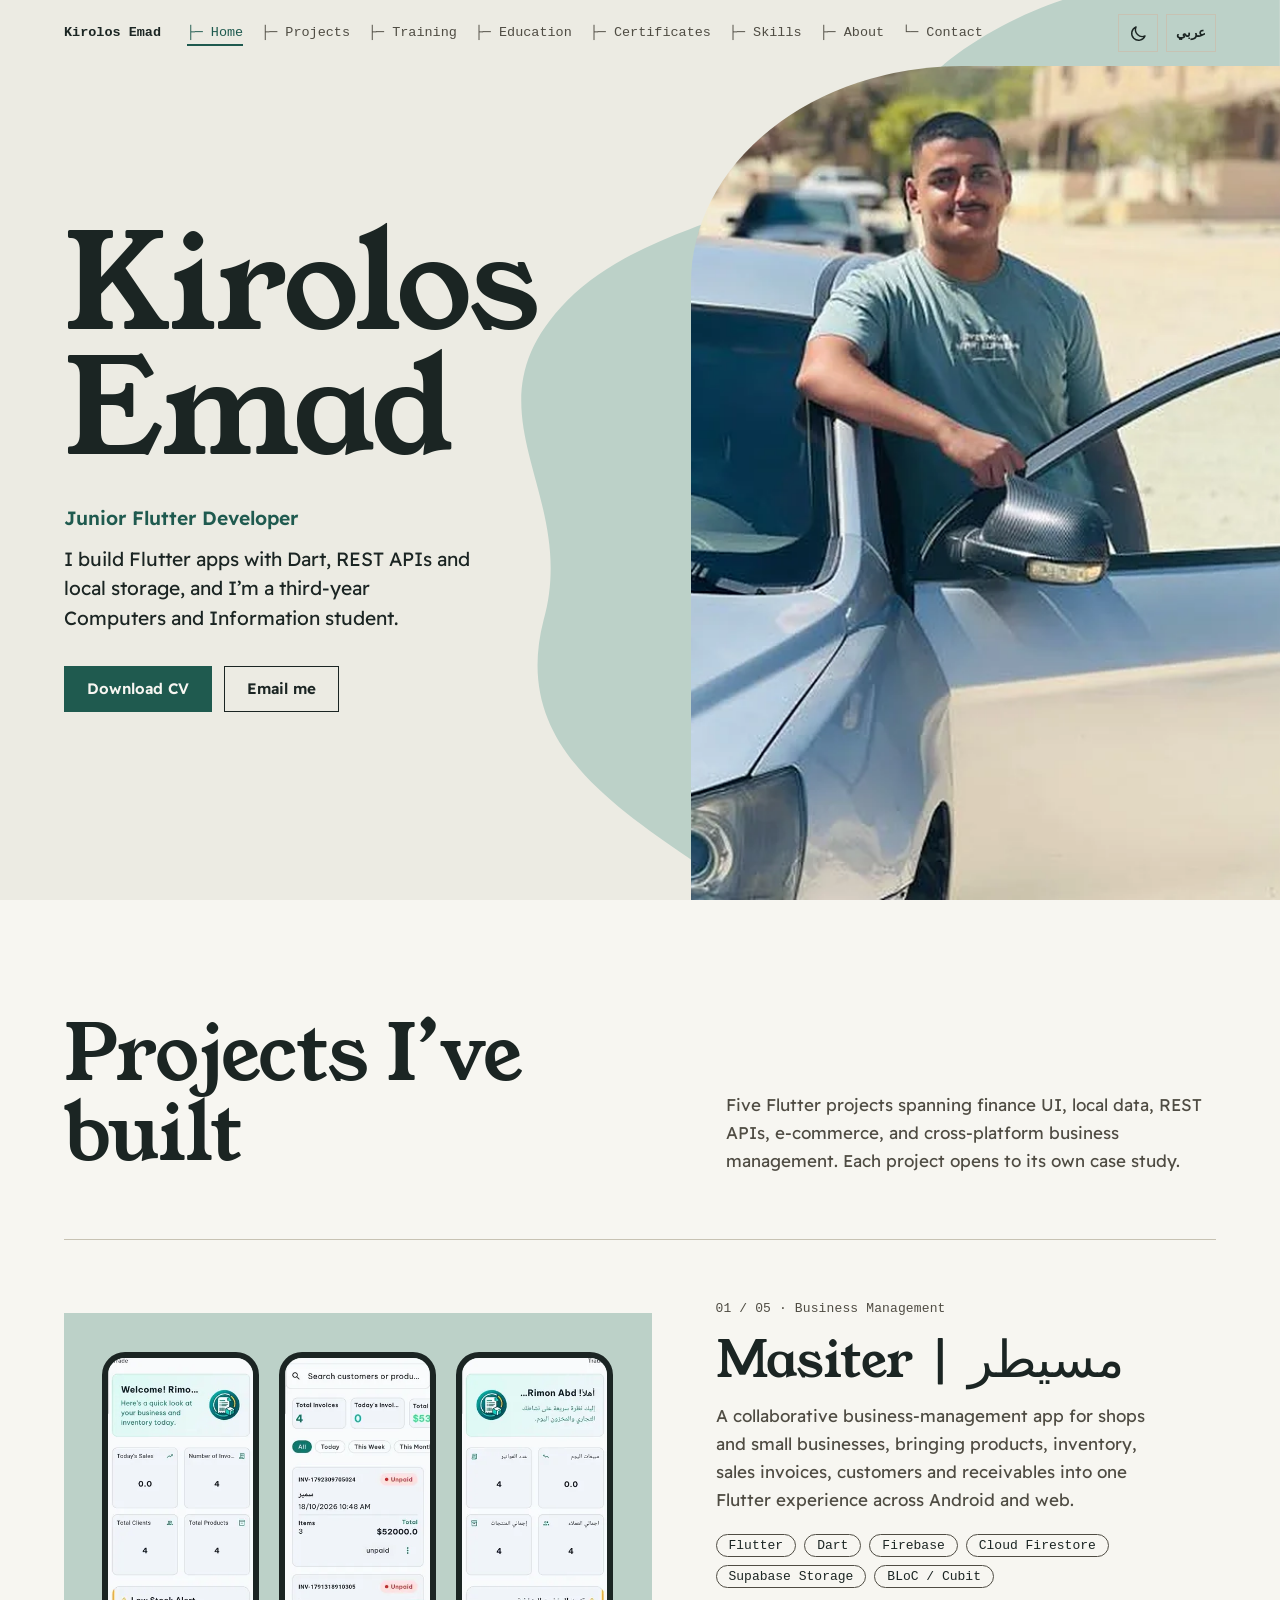
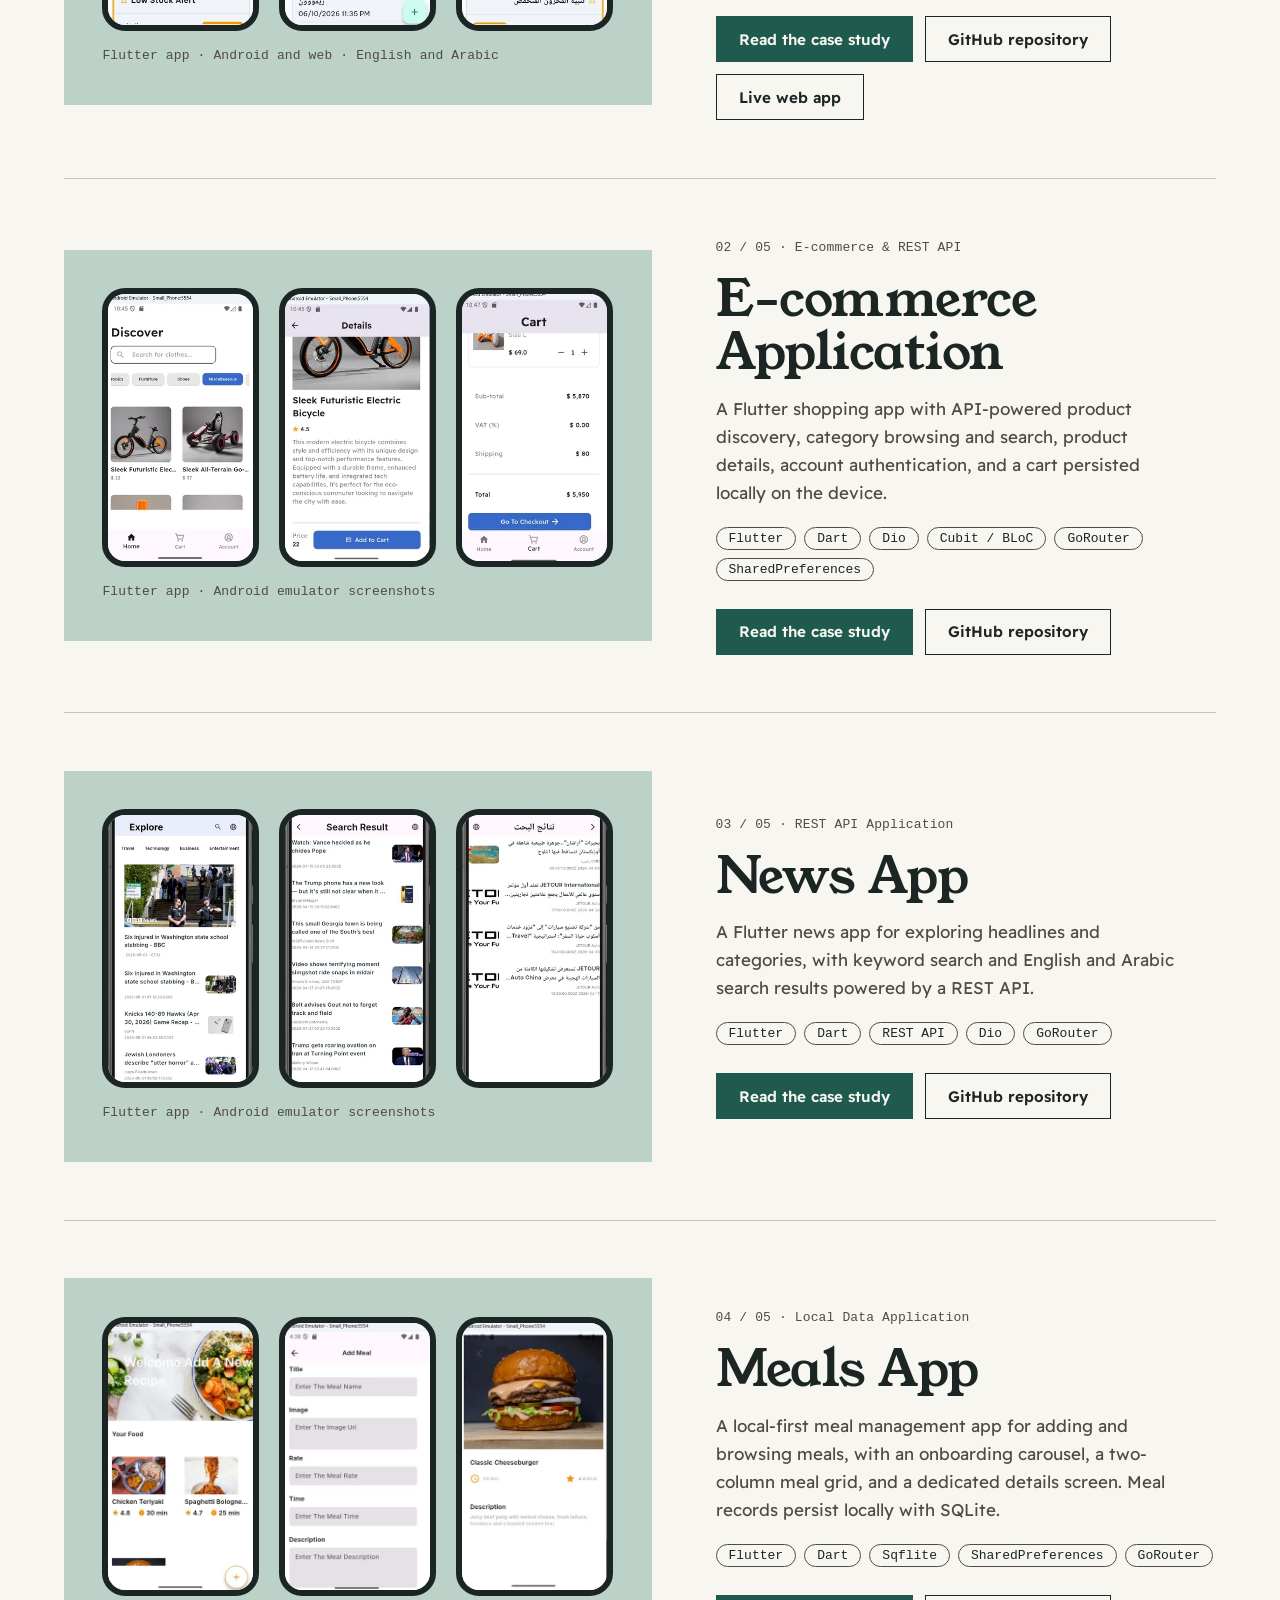
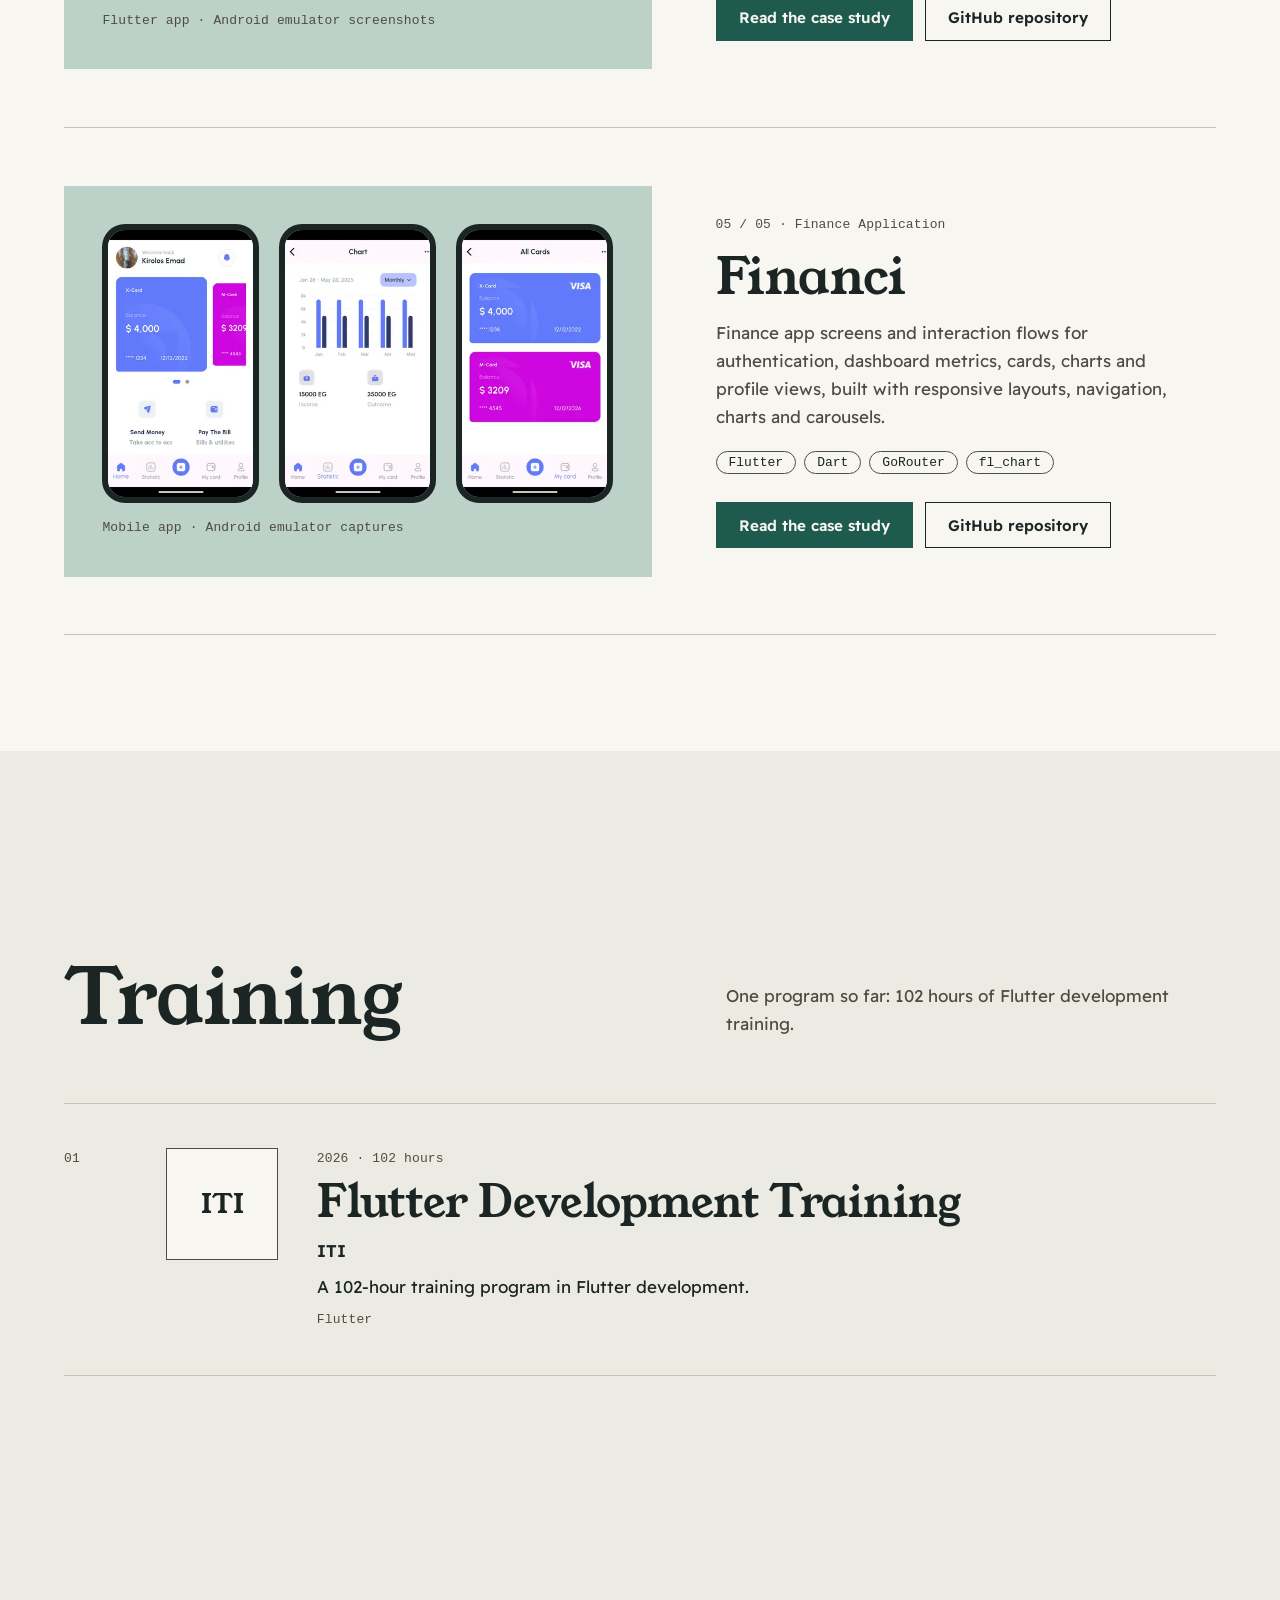
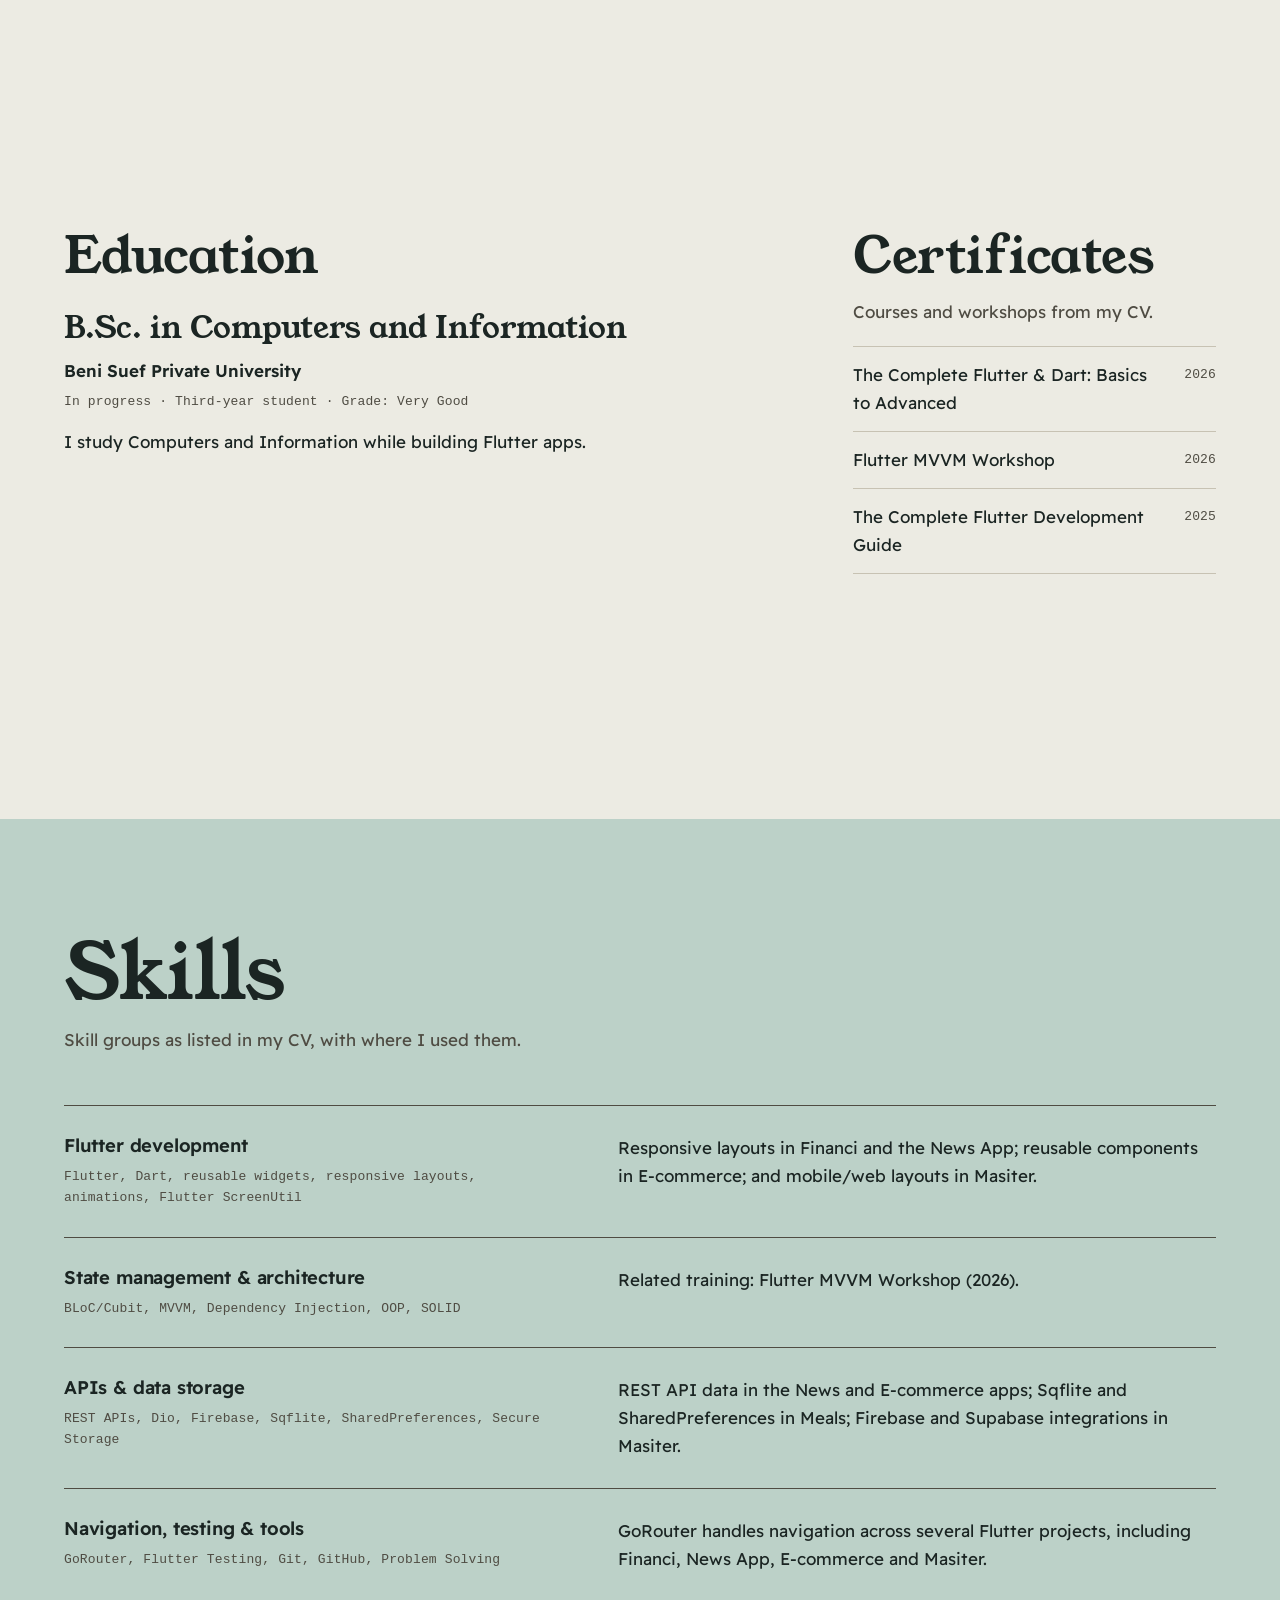
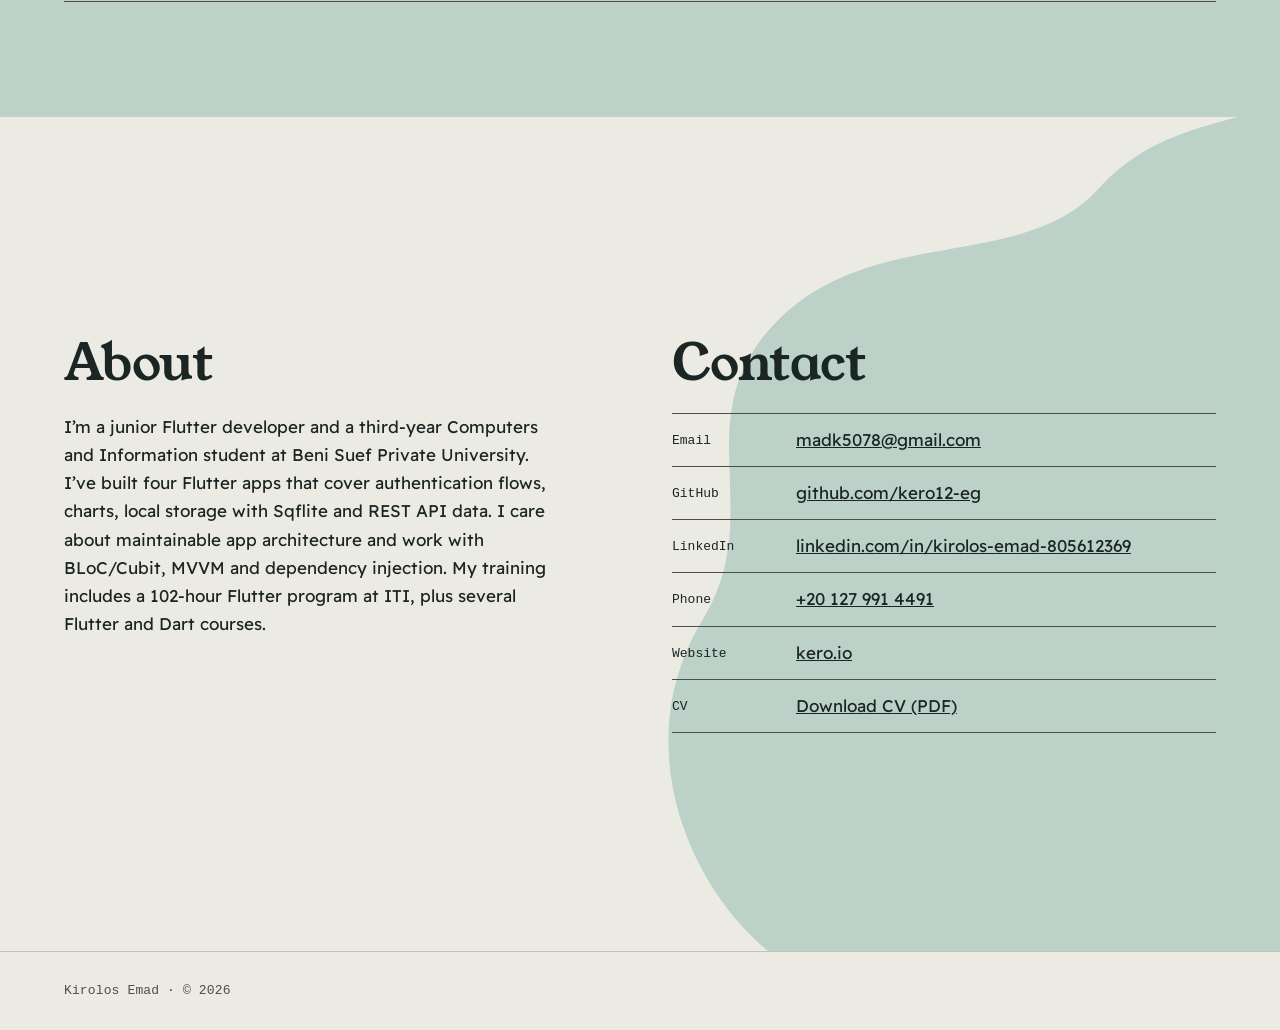
==== commit 5bd4c88c: "Add files via upload" ====
--- a/index.html
+++ b/index.html
@@ -1,5 +1,5 @@
 <!doctype html>
-<html lang="en">
+<html lang="en" dir="ltr" data-theme="light">
 <head>
 <meta charset="utf-8">
 <meta name="viewport" content="width=device-width,initial-scale=1">
@@ -12,6 +12,7 @@
 <meta name="theme-color" content="#ECEBE3">
 <link rel="icon" href="assets/favicon.svg" type="image/svg+xml">
 <link rel="stylesheet" href="css/style.css">
+<script src="js/preferences.js" defer></script>
 <script src="js/main.js" defer></script>
 </head>
 <body>
@@ -41,55 +42,54 @@
     <p class="lede">Five Flutter projects spanning finance UI, local data, REST APIs, e-commerce, and cross-platform business management. Each project opens to its own case study.</p>
   </div>
   <div class="project-list">
-    <article class="project-card">
-      <a class="project-cover" href="project-financi.html" aria-label="Financi case study"><div class="showcase"><div class="phones"><div class="phone"><img src="assets/projects/financi/08-home-sm.webp" alt="" width="270" height="480" loading="lazy"></div><div class="phone"><img src="assets/projects/financi/09-statistic-sm.webp" alt="" width="270" height="480" loading="lazy"></div><div class="phone"><img src="assets/projects/financi/10-my-cards-sm.webp" alt="" width="270" height="480" loading="lazy"></div></div><p class="mono showcase-foot">Mobile app · Android emulator captures</p></div></a>
+<article class="project-card">
+      <a class="project-cover" href="project-masiter.html" aria-label="Masiter business management app case study"><div class="showcase"><div class="phones"><div class="phone"><img src="assets/projects/masiter/dashboard_en_light-sm.webp" alt="Masiter mobile dashboard in English light theme" width="270" height="480" loading="lazy"></div><div class="phone"><img src="assets/projects/masiter/invoices_en_light-sm.webp" alt="Masiter mobile invoice history in English light theme" width="270" height="480" loading="lazy"></div><div class="phone"><img src="assets/projects/masiter/dashboard_ar_light-sm.webp" alt="Masiter mobile dashboard in Arabic" width="270" height="480" loading="lazy"></div></div><p class="mono showcase-foot">Flutter app · Android and web · English and Arabic</p></div></a>
       <div class="project-copy">
-        <p class="mono p-meta">01 / 04 · Finance Application</p>
-        <h3 class="p-title">Financi</h3>
-        <p class="p-desc">Finance app screens and interaction flows for authentication, dashboard metrics, cards, charts and profile views, built with responsive layouts, navigation, charts and carousels.</p>
-        <ul class="tags"><li>Flutter</li><li>Dart</li><li>GoRouter</li><li>fl_chart</li></ul>
-        <div class="actions"><a class="btn btn-primary" href="project-financi.html">Read the case study</a><a class="btn" href="https://github.com/kero12-eg/Financi_UI" rel="noopener">GitHub repository</a></div>
+        <p class="mono p-meta">01 / 05 · Business Management</p>
+        <h3 class="p-title">Masiter | مسيطر</h3>
+        <p class="p-desc">A collaborative business-management app for shops and small businesses, bringing products, inventory, sales invoices, customers and receivables into one Flutter experience across Android and web.</p>
+        <ul class="tags"><li>Flutter</li><li>Dart</li><li>Firebase</li><li>Cloud Firestore</li><li>Supabase Storage</li><li>BLoC / Cubit</li></ul>
+        <div class="actions"><a class="btn btn-primary" href="project-masiter.html">Read the case study</a><a class="btn" href="https://github.com/rimonnnn/Warshity" target="_blank" rel="noopener noreferrer">GitHub repository</a><a class="btn" href="https://masiter.web.app/" target="_blank" rel="noopener noreferrer">Live web app</a></div>
       </div>
     </article>
-    <article class="project-card">
+<article class="project-card">
+      <a class="project-cover" href="project-e-commerce-application.html" aria-label="E-commerce Application case study"><div class="showcase"><div class="phones"><div class="phone"><img src="assets/projects/e-commerce-application/HomeScreen-sm.webp" alt="E-commerce app product discovery screen" width="270" height="500" loading="lazy"></div><div class="phone"><img src="assets/projects/e-commerce-application/ProductDetailsScreen-sm.webp" alt="E-commerce app product details screen" width="270" height="500" loading="lazy"></div><div class="phone"><img src="assets/projects/e-commerce-application/CartScreen-sm.webp" alt="E-commerce app shopping cart screen" width="270" height="500" loading="lazy"></div></div><p class="mono showcase-foot">Flutter app · Android emulator screenshots</p></div></a>
+      <div class="project-copy">
+        <p class="mono p-meta">02 / 05 · E-commerce & REST API</p>
+        <h3 class="p-title">E-commerce Application</h3>
+        <p class="p-desc">A Flutter shopping app with API-powered product discovery, category browsing and search, product details, account authentication, and a cart persisted locally on the device.</p>
+        <ul class="tags"><li>Flutter</li><li>Dart</li><li>Dio</li><li>Cubit / BLoC</li><li>GoRouter</li><li>SharedPreferences</li></ul>
+        <div class="actions"><a class="btn btn-primary" href="project-e-commerce-application.html">Read the case study</a><a class="btn" href="https://github.com/kero12-eg/e_commerce_app1" target="_blank" rel="noopener noreferrer">GitHub repository</a></div>
+      </div>
+    </article>
+<article class="project-card">
+      <a class="project-cover" href="project-news-app.html" aria-label="News App case study"><div class="showcase"><div class="phones"><div class="phone"><img src="assets/projects/news-app/HomeScreen-sm.webp" alt="News App home screen" width="270" height="570" loading="lazy"></div><div class="phone"><img src="assets/projects/news-app/SearchResultScreenEN-sm.webp" alt="News App English search results" width="270" height="570" loading="lazy"></div><div class="phone"><img src="assets/projects/news-app/SearchResultScreenAr-sm.webp" alt="News App Arabic search results" width="270" height="570" loading="lazy"></div></div><p class="mono showcase-foot">Flutter app · Android emulator screenshots</p></div></a>
+      <div class="project-copy">
+        <p class="mono p-meta">03 / 05 · REST API Application</p>
+        <h3 class="p-title">News App</h3>
+        <p class="p-desc">A Flutter news app for exploring headlines and categories, with keyword search and English and Arabic search results powered by a REST API.</p>
+        <ul class="tags"><li>Flutter</li><li>Dart</li><li>REST API</li><li>Dio</li><li>GoRouter</li></ul>
+        <div class="actions"><a class="btn btn-primary" href="project-news-app.html">Read the case study</a><a class="btn" href="https://github.com/kero12-eg/news_app" target="_blank" rel="noopener noreferrer">GitHub repository</a></div>
+      </div>
+    </article>
+<article class="project-card">
       <a class="project-cover" href="project-meals-app.html" aria-label="Meals App case study"><div class="showcase"><div class="phones"><div class="phone"><img src="assets/projects/meals-app/home-sm.webp" alt="Meals App home screen showing saved meals" width="270" height="500" loading="lazy"></div><div class="phone"><img src="assets/projects/meals-app/add-meal-sm.webp" alt="Meals App add meal form" width="270" height="500" loading="lazy"></div><div class="phone"><img src="assets/projects/meals-app/meal-details-sm.webp" alt="Meals App meal details screen" width="270" height="500" loading="lazy"></div></div><p class="mono showcase-foot">Flutter app · Android emulator screenshots</p></div></a>
       <div class="project-copy">
-        <p class="mono p-meta">02 / 04 · Local Data Application</p>
+        <p class="mono p-meta">04 / 05 · Local Data Application</p>
         <h3 class="p-title">Meals App</h3>
         <p class="p-desc">A local-first meal management app for adding and browsing meals, with an onboarding carousel, a two-column meal grid, and a dedicated details screen. Meal records persist locally with SQLite.</p>
         <ul class="tags"><li>Flutter</li><li>Dart</li><li>Sqflite</li><li>SharedPreferences</li><li>GoRouter</li></ul>
         <div class="actions"><a class="btn btn-primary" href="project-meals-app.html">Read the case study</a><a class="btn" href="https://github.com/kero12-eg/meals_app" target="_blank" rel="noopener noreferrer">GitHub repository</a></div>
       </div>
     </article>
-    <article class="project-card">
-      <a class="project-cover" href="project-news-app.html" aria-label="News App case study"><div class="showcase"><div class="phones"><div class="phone"><img src="assets/projects/news-app/HomeScreen-sm.webp" alt="News App home screen" width="270" height="570" loading="lazy"></div><div class="phone"><img src="assets/projects/news-app/SearchResultScreenEN-sm.webp" alt="News App English search results" width="270" height="570" loading="lazy"></div><div class="phone"><img src="assets/projects/news-app/SearchResultScreenAr-sm.webp" alt="News App Arabic search results" width="270" height="570" loading="lazy"></div></div><p class="mono showcase-foot">Flutter app · Android emulator screenshots</p></div></a>
+<article class="project-card">
+      <a class="project-cover" href="project-financi.html" aria-label="Financi case study"><div class="showcase"><div class="phones"><div class="phone"><img src="assets/projects/financi/08-home-sm.webp" alt="" width="270" height="480" loading="lazy"></div><div class="phone"><img src="assets/projects/financi/09-statistic-sm.webp" alt="" width="270" height="480" loading="lazy"></div><div class="phone"><img src="assets/projects/financi/10-my-cards-sm.webp" alt="" width="270" height="480" loading="lazy"></div></div><p class="mono showcase-foot">Mobile app · Android emulator captures</p></div></a>
       <div class="project-copy">
-        <p class="mono p-meta">03 / 04 · REST API Application</p>
-        <h3 class="p-title">News App</h3>
-        <p class="p-desc">A Flutter news app for exploring headlines and categories, with keyword search and English and Arabic search results powered by a REST API.</p>
-        <ul class="tags"><li>Flutter</li><li>Dart</li><li>REST API</li><li>Dio</li><li>GoRouter</li></ul>
-        <div class="actions"><a class="btn btn-primary" href="project-news-app.html">Read the case study</a><a class="btn" href="https://github.com/kero12-eg/news_app" target="_blank" rel="noopener noreferrer">GitHub repository</a></div>
-      </div>
-    </article>
-    <article class="project-card">
-      <a class="project-cover" href="project-e-commerce-application.html" aria-label="E-commerce Application case study"><div class="showcase"><div class="phones"><div class="phone"><img src="assets/projects/e-commerce-application/HomeScreen-sm.webp" alt="E-commerce app product discovery screen" width="270" height="500" loading="lazy"></div><div class="phone"><img src="assets/projects/e-commerce-application/ProductDetailsScreen-sm.webp" alt="E-commerce app product details screen" width="270" height="500" loading="lazy"></div><div class="phone"><img src="assets/projects/e-commerce-application/CartScreen-sm.webp" alt="E-commerce app shopping cart screen" width="270" height="500" loading="lazy"></div></div><p class="mono showcase-foot">Flutter app · Android emulator screenshots</p></div></a>
-      <div class="project-copy">
-        <p class="mono p-meta">04 / 05 · E-commerce & REST API</p>
-        <h3 class="p-title">E-commerce Application</h3>
-        <p class="p-desc">A Flutter shopping app with API-powered product discovery, category browsing and search, product details, account authentication, and a cart persisted locally on the device.</p>
-        <ul class="tags"><li>Flutter</li><li>Dart</li><li>Dio</li><li>Cubit / BLoC</li><li>GoRouter</li><li>SharedPreferences</li></ul>
-        <div class="actions"><a class="btn btn-primary" href="project-e-commerce-application.html">Read the case study</a><a class="btn" href="https://github.com/kero12-eg/e_commerce_app" target="_blank" rel="noopener noreferrer">GitHub repository</a></div>
-      </div>
-    </article>
-
-    <article class="project-card">
-      <a class="project-cover" href="project-masiter.html" aria-label="Masiter business management app case study"><div class="showcase"><div class="phones"><div class="phone"><img src="assets/projects/masiter/dashboard_en_light-sm.webp" alt="Masiter mobile dashboard in English light theme" width="270" height="480" loading="lazy"></div><div class="phone"><img src="assets/projects/masiter/invoices_en_light-sm.webp" alt="Masiter mobile invoice history in English light theme" width="270" height="480" loading="lazy"></div><div class="phone"><img src="assets/projects/masiter/dashboard_ar_light-sm.webp" alt="Masiter mobile dashboard in Arabic" width="270" height="480" loading="lazy"></div></div><p class="mono showcase-foot">Flutter app · Android and web · English and Arabic</p></div></a>
-      <div class="project-copy">
-        <p class="mono p-meta">05 / 05 · Business Management</p>
-        <h3 class="p-title">Masiter | مسيطر</h3>
-        <p class="p-desc">A collaborative business-management app for shops and small businesses, bringing products, inventory, sales invoices, customers and receivables into one Flutter experience across Android and web.</p>
-        <ul class="tags"><li>Flutter</li><li>Dart</li><li>Firebase</li><li>Cloud Firestore</li><li>Supabase Storage</li><li>BLoC / Cubit</li></ul>
-        <div class="actions"><a class="btn btn-primary" href="project-masiter.html">Read the case study</a><a class="btn" href="https://github.com/rimonnnn/Warshity" target="_blank" rel="noopener noreferrer">GitHub repository</a><a class="btn" href="https://masiter.web.app/" target="_blank" rel="noopener noreferrer">Live web app</a></div>
+        <p class="mono p-meta">05 / 05 · Finance Application</p>
+        <h3 class="p-title">Financi</h3>
+        <p class="p-desc">Finance app screens and interaction flows for authentication, dashboard metrics, cards, charts and profile views, built with responsive layouts, navigation, charts and carousels.</p>
+        <ul class="tags"><li>Flutter</li><li>Dart</li><li>GoRouter</li><li>fl_chart</li></ul>
+        <div class="actions"><a class="btn btn-primary" href="project-financi.html">Read the case study</a><a class="btn" href="https://github.com/kero12-eg/Financi_UI" rel="noopener">GitHub repository</a></div>
       </div>
     </article>
   </div>
--- a/css/style.css
+++ b/css/style.css
@@ -205,3 +205,79 @@
   *,*::before,*::after{scroll-behavior:auto!important;animation:none!important;transition:none!important}
   .motion-reveal,.motion-reveal.is-revealed{opacity:1!important;transform:none!important}
 }
+
+/* appearance controls */
+.nav-controls{display:flex;align-items:center;gap:8px;margin-inline-start:auto;flex:0 0 auto}
+.nav-control{display:inline-flex;align-items:center;justify-content:center;min-width:40px;height:38px;padding:0 9px;border:1px solid var(--taupe);background:transparent;color:var(--ink);font:600 .82rem var(--mono);cursor:pointer}
+.nav-control:hover{background:var(--ink);border-color:var(--ink);color:var(--paper)}
+.theme-control{width:40px;padding:0}
+.nav-control svg{width:19px;height:19px;fill:none;stroke:currentColor;stroke-width:1.8;stroke-linecap:round;stroke-linejoin:round}
+.language-control{min-width:48px}
+
+/* dark theme palette */
+:root[data-theme="dark"]{
+  color-scheme:dark;
+  --plaster:#111A18;
+  --rose:#203A34;
+  --crimson:#83C7B4;
+  --taupe:#40534D;
+  --taupe-text:#B8C8C2;
+  --ink:#EDF4F1;
+  --paper:#192522;
+}
+:root[data-theme="dark"] .btn-primary{background:var(--crimson);border-color:var(--crimson);color:#10201B}
+:root[data-theme="dark"] .btn-primary:hover{background:var(--ink);border-color:var(--ink);color:var(--plaster)}
+:root[data-theme="dark"] .btn:hover{background:var(--ink);color:var(--plaster)}
+:root[data-theme="dark"] .training-monogram{background:var(--paper)}
+:root[data-theme="dark"] .gallery-item{background:var(--paper)}
+:root[data-theme="dark"] dialog.lightbox{background:var(--paper);color:var(--ink)}
+:root[data-theme="dark"] .site-nav.is-scrolled{background:var(--plaster)}
+
+/* Arabic layout */
+html[dir="rtl"] body{text-align:right}
+html[dir="rtl"] .hero-bg{right:auto;left:0;transform:scaleX(-1)}
+html[dir="rtl"] .hero-copy{padding:calc(var(--nav-h) + 24px) var(--pad) 56px 2vw}
+html[dir="rtl"] .project-card{direction:ltr}
+html[dir="rtl"] .project-copy{direction:rtl;text-align:right}
+html[dir="rtl"] .project-copy .actions{justify-content:flex-start}
+html[dir="rtl"] .portrait{grid-column:2}
+html[dir="rtl"] .closing-bg{right:auto;left:0;transform:scaleX(-1)}
+html[dir="rtl"] .nav-list a::after{transform-origin:right}
+html[dir="rtl"] .contact dl>div{grid-template-columns:7rem 1fr}
+html[dir="rtl"] .cs-sec{direction:rtl}
+html[dir="rtl"] .stack-block{direction:rtl}
+html[dir="rtl"] .cert-list li{direction:rtl}
+html[dir="rtl"] .facts>div{padding:16px 0 0 16px}
+
+@media(max-width:1199px) and (min-width:1000px){
+  .nav-inner{gap:12px;padding-inline:clamp(16px,2vw,26px)}
+  .nav-list{gap:10px}
+  .nav-inner{font-size:.76rem}
+  .nav-control{min-width:36px;height:36px}
+  .theme-control{width:36px}
+  .language-control{min-width:42px}
+}
+
+@media(max-width:999px){
+  .nav-inner{justify-content:space-between}
+  .nav-controls{margin-inline-start:auto}
+  .portrait{width:100%;max-width:none;aspect-ratio:4/5;height:auto;min-height:0;margin:36px 0 0;border-top-left-radius:40% 18%}
+  .portrait img{width:100%;height:100%;object-fit:cover;object-position:50% 12%}
+  .hero-bg{width:100%;height:calc(100vw * 1.25 + 36px)}
+  html[dir="rtl"] .portrait{border-top-left-radius:0;border-top-right-radius:40% 18%}
+  html[dir="rtl"] .hero-copy{padding:32px var(--pad) 56px}
+}
+
+@media(max-width:479px){
+  .nav-inner{padding-inline:16px;gap:8px}
+  .nav-root{font-size:.82rem}
+  .nav-controls{gap:6px}
+  .nav-control{height:36px;min-width:36px}
+  .theme-control{width:36px}
+  .language-control{min-width:42px}
+  .portrait{margin-top:22px}
+  .hero-bg{height:calc(100vw * 1.25 + 22px)}
+}
+@media(max-width:999px){
+  .portrait{align-self:stretch}
+}
